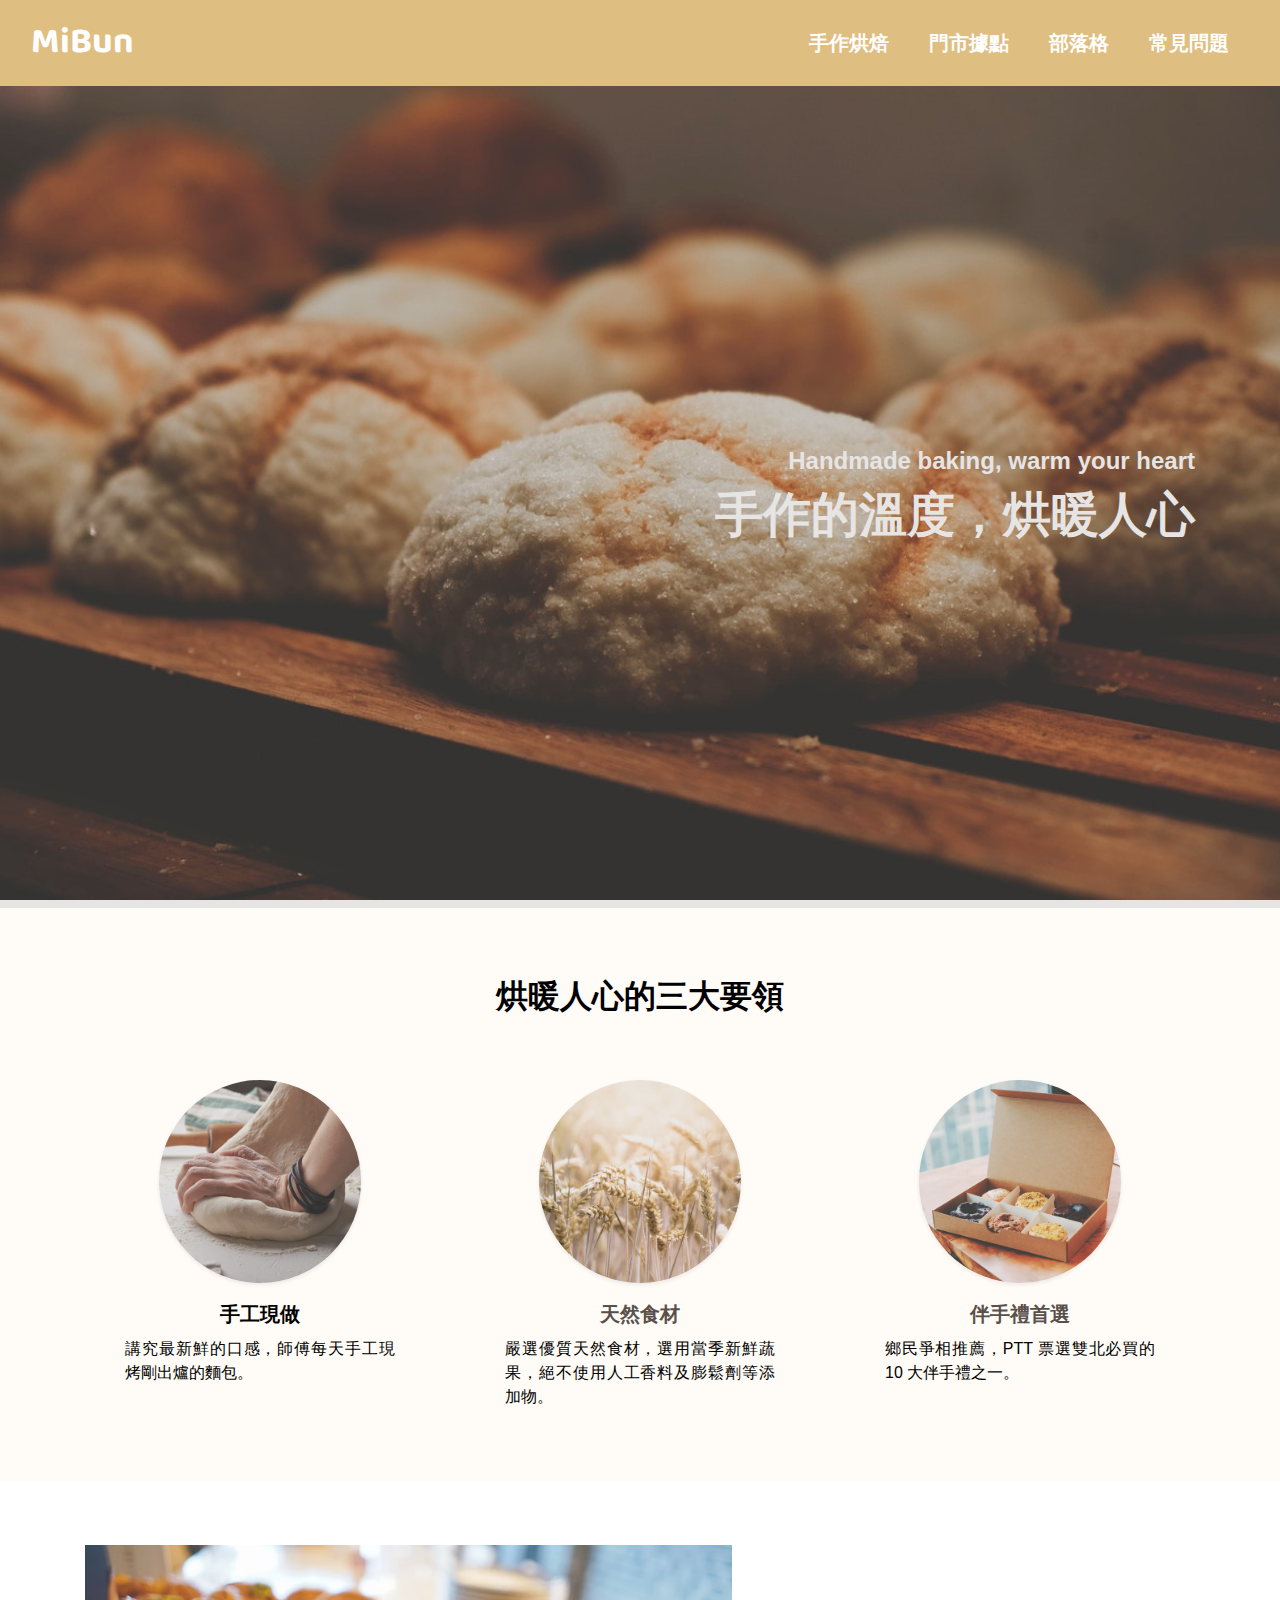
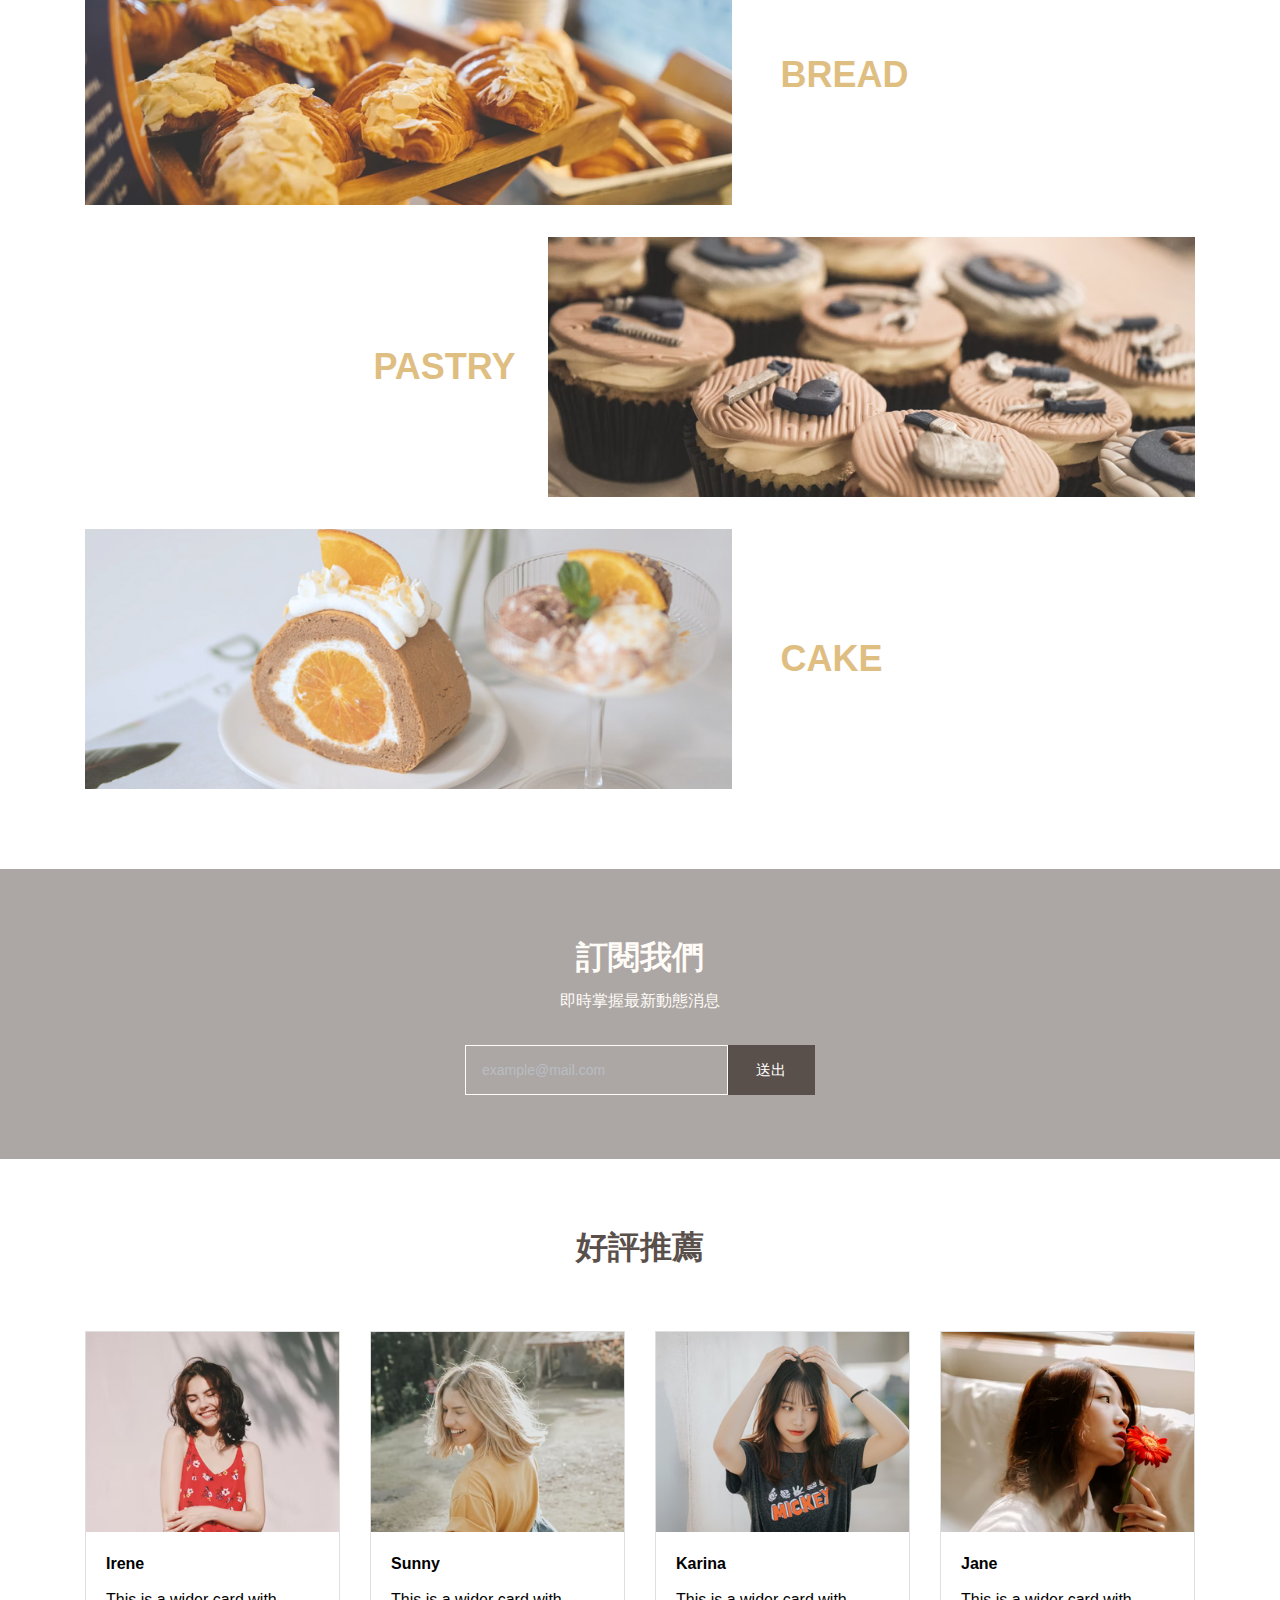
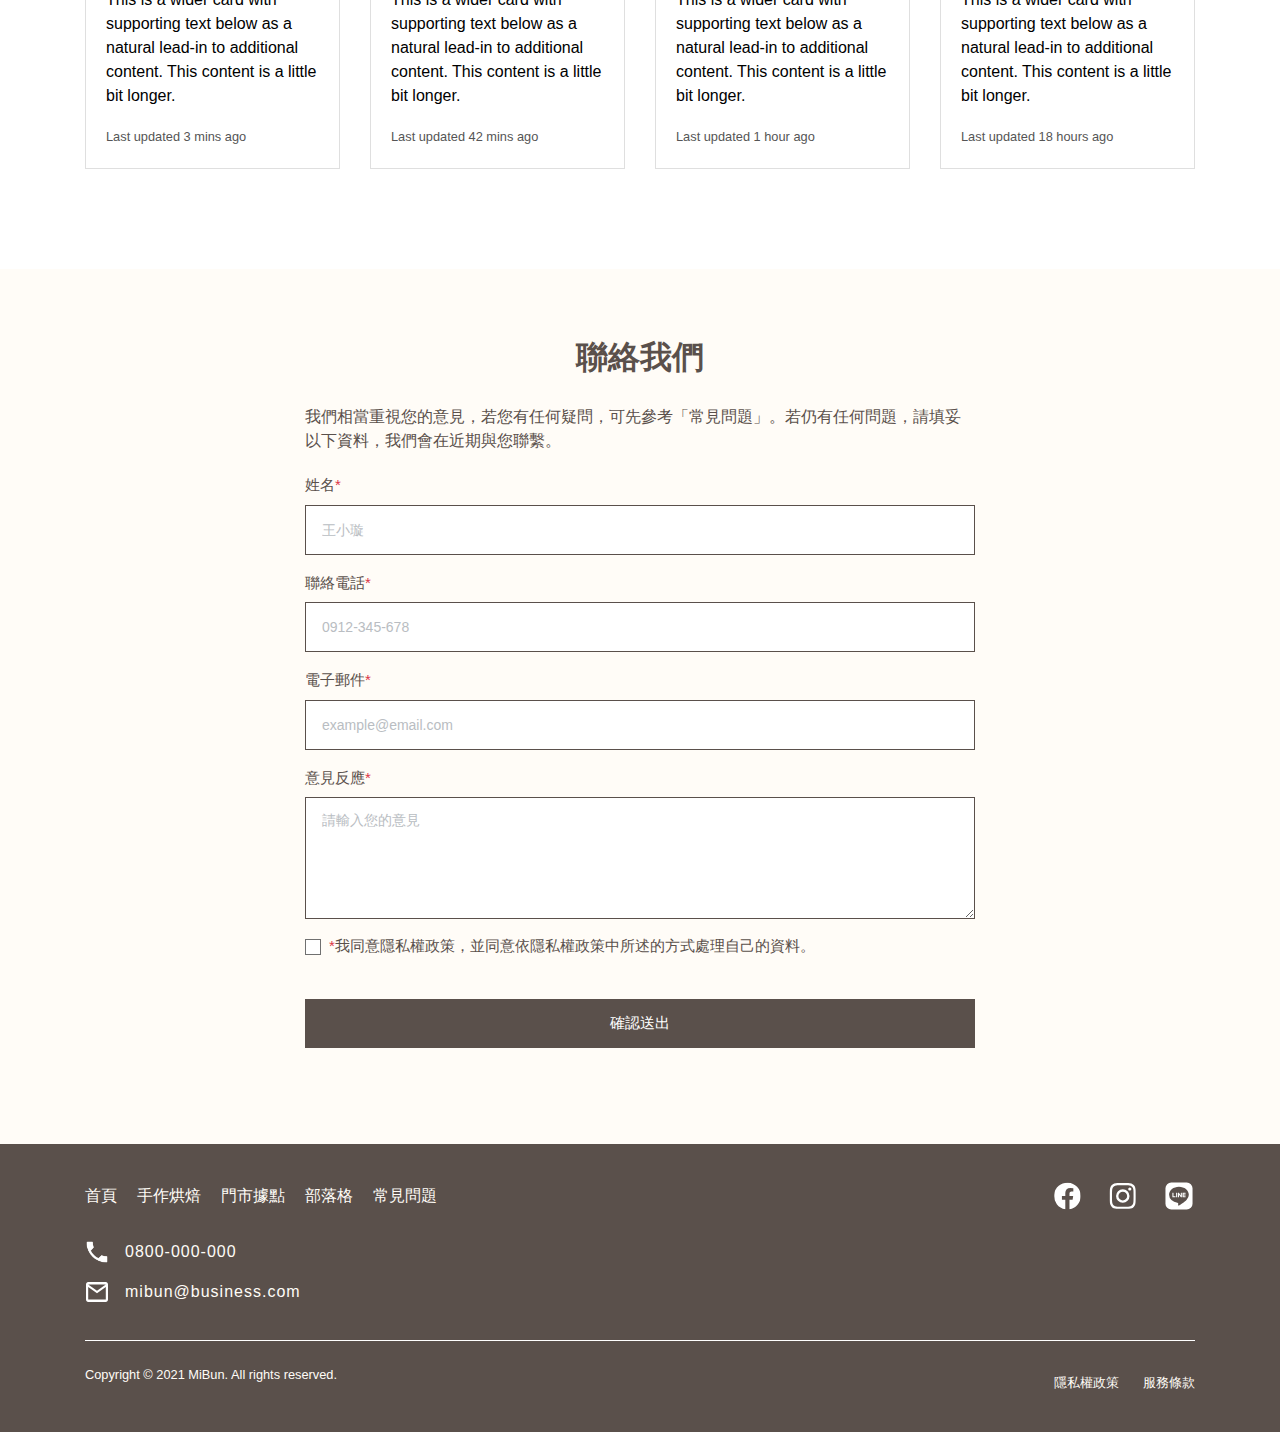
==== index.html @ 35b7e68a "first" ====
<!DOCTYPE html>
<html lang="en">

<head>
  <meta charset="UTF-8">
  <meta name="viewport" content="width=device-width, initial-scale=1.0">
  <title>MiBun · 手作烘焙坊</title>

  <meta name='description' content='Bakery from Taiwan.' />
  <meta property="og:title" content="MiBun" />
  <meta property="og:description" content="手作的溫度，烘暖人心">
  <meta property="og:type" content="website" />
  <meta property="og:url" content="https://qw753954.github.io/mibun-bakery/" />
  <meta property="og:image" content="https://i.imgur.com/Cp82y5I.png" />

  <link rel="shortcut icon" href="source/img/shortcut.png">
  <link rel="stylesheet" href="https://pro.fontawesome.com/releases/v5.10.0/css/all.css"
    integrity="sha384-AYmEC3Yw5cVb3ZcuHtOA93w35dYTsvhLPVnYs9eStHfGJvOvKxVfELGroGkvsg+p" crossorigin="anonymous" />
  <link rel="stylesheet" href="source/css/all.css">
</head>

<body>
  <nav class="navbar navbar-expand-md navbar-dark bg-primary">
    <div class="container-fluid">
      <!-- ham-icon -->
      <button class="navbar-toggler border-0 p-1 position-absolute" type="button" data-toggle="collapse"
        data-target="#navbarSupportedContent" aria-controls="navbarSupportedContent" aria-expanded="false"
        aria-label="Toggle navigation">
        <span class="navbar-toggler-icon"></span>
      </button>
      <!-- logo -->
      <h1 class="w-100 d-flex d-md-none justify-content-center">
        <a href="index.html" class="logo">MiBun</a>
      </h1>
      <h1 class="d-none d-md-block">
        <a href="index.html" class="logo">MiBun</a>
      </h1>
      <!-- menu -->
      <div class="collapse navbar-collapse justify-content-end">
        <ul class="h5 navbar-nav">
          <li class="nav-item">
            <a class="nav-link px-md-3 px-lg-4" href="category_bread.html">手作烘焙</a>
          </li>
          <li class="nav-item">
            <a class="nav-link px-md-3 px-lg-4" href="location.html">門市據點</a>
          </li>
          <li class="nav-item">
            <a class="nav-link px-md-3 px-lg-4" href="blog.html">部落格</a>
          </li>
          <li class="nav-item">
            <a class="nav-link px-md-3 px-lg-4" href="faq.html">常見問題</a>
          </li>
        </ul>
      </div>
    </div>
  </nav>
  <!-- hamburger-navBar -->
  <div class="collapse navbar-collapse d-md-none" id="navbarSupportedContent">
    <ul class="navbar-nav text-center bg-primary">
      <li class="nav-item border-top border-bottom">
        <a class="nav-link ham text-white py-4" href="category_bread.html">手作烘焙</a>
      </li>
      <li class="nav-item border-top border-bottom">
        <a class="nav-link ham text-white py-4" href="location.html">門市據點</a>
      </li>
      <li class="nav-item border-top border-bottom">
        <a class="nav-link ham text-white py-4" href="blog.html">部落格</a>
      </li>
      <li class="nav-item border-top">
        <a class="nav-link ham text-white py-4" href="faq.html">常見問題</a>
      </li>
    </ul>
  </div>


  <!------------ 客製化 Start ------------>

  <!-- Banner -->
  <div class="banner position-relative bg-cover bg-sm-fixed"
    style="background-image: url('source/img/banner/banner.png')">
    <div class="container-lg h-100 d-flex align-items-center justify-content-center justify-content-md-end">
      <h2 class="display-3 text-center text-md-right text-white">
        <span class="h4 d-block">Handmade baking, warm your heart</span>手作的溫度，烘暖人心
      </h2>
    </div>
  </div>

  <!-- 烘暖人心的三大要領 -->
  <div class="slogan bg-priLight text-center pt-6 pt-md-9 pb-md-3">
    <div class="container">
      <h3 class="title h2 -secondary mb-5 mb-md-8">
        烘暖人心的三大要領
      </h3>
      <ul class="row list-unstyled justify-content-around mb-0">
        <li class="col-md-4 mb-3 mb-md-7">
          <div class="w-75 mx-auto mb-3">
            <img src="source/img/index/handmade.png" class="img-fluid shadow-sm rounded-circle">
          </div>
          <h4 class="h5 -secondary mb-2">手工現做</h4>
          <p class="text-justify">講究最新鮮的口感，師傅每天手工現烤剛出爐的麵包。</p>
        </li>
        <li class="col-md-4 mb-3 mb-md-7">
          <div class="w-75 mx-auto mb-3">
            <img src="source/img/index/natural.png" class="img-fluid shadow-sm rounded-circle">
          </div>
          <h4 class="h5 text-secondary mb-2">天然食材</h4>
          <p class="text-justify">嚴選優質天然食材，選用當季新鮮蔬果，絕不使用人工香料及膨鬆劑等添加物。</p>
        </li>
        <li class="col-md-4 mb-3 mb-md-7">
          <div class="w-75 mx-auto mb-3">
            <img src="source/img/index/gift.png" class="img-fluid shadow-sm rounded-circle">
          </div>
          <h4 class="h5 text-secondary mb-2">伴手禮首選</h4>
          <p class="text-justify">鄉民爭相推薦，PTT 票選雙北必買的 10 大伴手禮之一。</p>
        </li>
      </ul>
    </div>
  </div>

  <!-- 種類 -->
  <ul class="bakeSort container list-unstyled py-6 py-md-9">
    <li class="row no-gutters position-relative mb-6">
      <div class="col-md-7">
        <img src="source/img/index/bakeSort-1.png" class="img-fluid" alt="麵包">
      </div>
      <div class="sort col-md-5">
        <a href="category_bread.html"
          class="text-primary d-flex align-items-center justify-content-center justify-content-md-start h-100 w-100 px-6">
          <h4 class="h1 ml-2">
            <i class="fas fa-bread-loaf mr-2"></i> BREAD
          </h4>
        </a>
      </div>
    </li>
    <li class="row no-gutters d-flex flex-lg-row-reverse position-relative mb-6">
      <div class="col-md-7">
        <img src="source/img/index/bakeSort-3.png" class="img-fluid" alt="小西點">
      </div>
      <div class="sort col-md-5">
        <a href="category_pastry.html"
          class="text-primary d-flex align-items-center justify-content-center justify-content-md-start justify-content-lg-end h-100 w-100 px-6">
          <h4 class="h1 ml-2">
            <i class="fas fa-pie mr-2"></i> PASTRY
          </h4>
        </a>
      </div>
    </li>
    <li class="row no-gutters position-relative">
      <div class="col-md-7">
        <img src="source/img/index/bakeSort-2.png" class="img-fluid" alt="蛋糕">
      </div>
      <div class="sort col-md-5">
        <a href="#"
          class="text-primary d-flex align-items-center justify-content-center justify-content-md-start h-100 w-100 px-6">
          <h4 class="h1 ml-2">
            <i class="fas fa-birthday-cake mr-2"></i> CAKE
          </h4>
        </a>
      </div>
    </li>
  </ul>

  <!-- 訂閱 -->
  <div class="subscribe bg-cover bg-sm-fixed position-relative py-7 py-md-9"
    style="background-image: url('source/img/index/bg.png');">
    <div class="container text-priLight text-center position-relative" style="z-index: 10;">
      <h3 class="title h2 mb-2">
        訂閱我們
      </h3>
      <p class="mb-6">即時掌握最新動態消息</p>
      <form class="d-flex mx-auto">
        <input type="email" class="w-75 border border-priLight bg-transparent form-control"
          placeholder="example@mail.com" required>
        <button type="submit" class="w-25 btn btn-secondary">送出</button>
      </form>
    </div>
  </div>

  <!-- 好評推薦 -->
  <div class="container py-6 pt-md-9 pb-md-8">
    <h3 class="title h2 text-secondary text-center mb-5 mb-md-8">
      好評推薦
    </h3>
    <ul class="card-deck list-unstyled">
      <li class="card mb-5">
        <img src="source/img/index/rec-1.png" class="card-img-top">
        <div class="card-body">
          <h5 class="card-title h6">Irene</h5>
          <p class="card-text">
            This is a wider card with supporting text below as a natural lead-in to additional
            content. This content is a little bit longer.
          </p>
          <p class="card-text"><small class="text-muted">Last updated 3 mins ago</small></p>
        </div>
      </li>
      <li class="w-100 d-sm-none"></li>
      <li class="card mb-5">
        <img src="source/img/index/rec-2.png" class="card-img-top">
        <div class="card-body">
          <h5 class="card-title h6">Sunny</h5>
          <p class="card-text">
            This is a wider card with supporting text below as a natural lead-in to additional
            content. This content is a little bit longer.
          </p>
          <p class="card-text"><small class="text-muted">Last updated 42 mins ago</small></p>
        </div>
      </li>
      <li class="w-100 d-lg-none"></li>
      <li class="card mb-5">
        <img src="source/img/index/rec-3.png" class="card-img-top">
        <div class="card-body">
          <h5 class="card-title h6">Karina</h5>
          <p class="card-text">
            This is a wider card with supporting text below as a natural lead-in to additional
            content. This content is a little bit longer.
          </p>
          <p class="card-text"><small class="text-muted">Last updated 1 hour ago</small></p>
        </div>
      </li>
      <li class="w-100 d-sm-none"></li>
      <li class="card mb-5">
        <img src="source/img/index/rec-4.png" class="card-img-top">
        <div class="card-body">
          <h5 class="card-title h6">Jane</h5>
          <p class="card-text">
            This is a wider card with supporting text below as a natural lead-in to additional
            content. This content is a little bit longer.
          </p>
          <p class="card-text"><small class="text-muted">Last updated 18 hours ago</small></p>
        </div>
      </li>
    </ul>
  </div>

  <!-- 聯絡我們 -->
  <div class="bg-priLight py-6 pt-md-9 pb-md-10">
    <div class="contact text-secondary container">
      <h3 class="title h2 text-center mb-5">聯絡我們</h3>
      <p class="mb-4">
        我們相當重視您的意見，若您有任何疑問，可先參考「常見問題」。若仍有任何問題，請填妥以下資料，我們會在近期與您聯繫。
      </p>
      <form>
        <div class="form-group">
          <label for="name">姓名<span class="text-danger">*</span></label>
          <input type="name" class="form-control" id="name" placeholder="王小璇" required>
        </div>
        <div class="form-group">
          <label for="phone">聯絡電話<span class="text-danger">*</span></label>
          <input type="tel" class="form-control" id="phone" placeholder="0912-345-678" required>
        </div>
        <div class="form-group">
          <label for="email">電子郵件<span class="text-danger">*</span></label>
          <input type="email" class="form-control" id="email" placeholder="example@email.com" required>
        </div>
        <div class="form-group">
          <label for="text">意見反應<span class="text-danger">*</span></label>
          <textarea class="form-control" id="text" rows="4" placeholder="請輸入您的意見" required></textarea>
        </div>
        <div class="form-group custom-control custom-checkbox mb-7">
          <input type="checkbox" class="custom-control-input" id="check" required>
          <label class="custom-control-label" for="check">
            <span class="text-danger">*</span>我同意隱私權政策，並同意依隱私權政策中所述的方式處理自己的資料。
          </label>
        </div>
        <div class="form-group text-center">
          <button type="submit" class="btn btn-secondary w-100">確認送出</button>
        </div>
      </form>
    </div>
  </div>

  <!------------ 客製化 End ------------>


  <!-- Footer -->
  <div class="bg-secondary text-priLight py-6">
    <div class="container-lg">
      <div
        class="border-bottom d-flex flex-column flex-xs-row-reverse flex-md-column justify-content-between pb-4 mb-5">
        <!-- 選單 + sns -->
        <div class="d-flex justify-content-between align-items-md-center mb-5">
          <ul class="list-unstyled d-none d-md-flex mb-0">
            <li class="mr-4">
              <a class="text-priLight py-2" href="index.html">首頁</a>
            </li>
            <li class="mr-4">
              <a class="text-priLight py-2" href="category_bread.html">手作烘焙</a>
            </li>
            <li class="mr-4">
              <a class="text-priLight py-2" href="location.html">門市據點</a>
            </li>
            <li class="mr-4">
              <a class="text-priLight py-2" href="blog.html">部落格</a>
            </li>
            <li>
              <a class="text-priLight py-2" href="faq.html">常見問題</a>
            </li>
          </ul>
          <ul class="list-unstyled d-flex mb-0">
            <li class="mr-3 mr-md-5">
              <a href="#" target="_blank"><img src="source/img/icon/icon-fb.svg" class="foSocial"></a>
            </li>
            <li class="mr-3 mr-md-5">
              <a href="#" target="_blank"><img src="source/img/icon/icon-ig.svg" class="foSocial"></a>
            </li>
            <li>
              <a href="#" target="_blank"><img src="source/img/icon/icon-line.svg" class="foSocial"></a>
            </li>
          </ul>
        </div>
        <!-- 電話 + 信箱 -->
        <ul class="foContact list-unstyled d-flex flex-column">
          <li class="d-flex align-items-center mb-3">
            <img src="source/img/icon/icon-phone.png" class="mr-3">
            <a href="tel:+0800-000-000" class="text-priLight">0800-000-000</a>
          </li>
          <li class="d-flex align-items-center">
            <img src="source/img/icon/icon-mail.svg" class="mr-3">
            <a href="mailto:mibun@business.com" class="text-priLight">mibun@business.com</a>
          </li>
        </ul>
      </div>
      <!-- 版權 -->
      <div
        class="small d-flex flex-column flex-md-row justify-content-md-between align-items-md-center position-relative">
        <p>Copyright © 2021 MiBun. All rights reserved.</p>
        <ul class="list-unstyled d-flex flex-column flex-md-row mb-0">
          <li class="mb-1 mb-md-0 mr-2 mr-md-5">
            <a href="#" class="text-priLight">隱私權政策</a>
          </li>
          <li>
            <a href="#" class="text-priLight">服務條款</a>
          </li>
        </ul>
      </div>
    </div>
  </div>




  <!-- BS4 -->
  <script src=" https://ajax.googleapis.com/ajax/libs/jquery/3.5.1/jquery.min.js"></script>
  <script src="https://stackpath.bootstrapcdn.com/bootstrap/4.2.1/js/bootstrap.min.js"
    integrity="sha384-B0UglyR+jN6CkvvICOB2joaf5I4l3gm9GU6Hc1og6Ls7i6U/mkkaduKaBhlAXv9k"
    crossorigin="anonymous"></script>
</body>

</html>
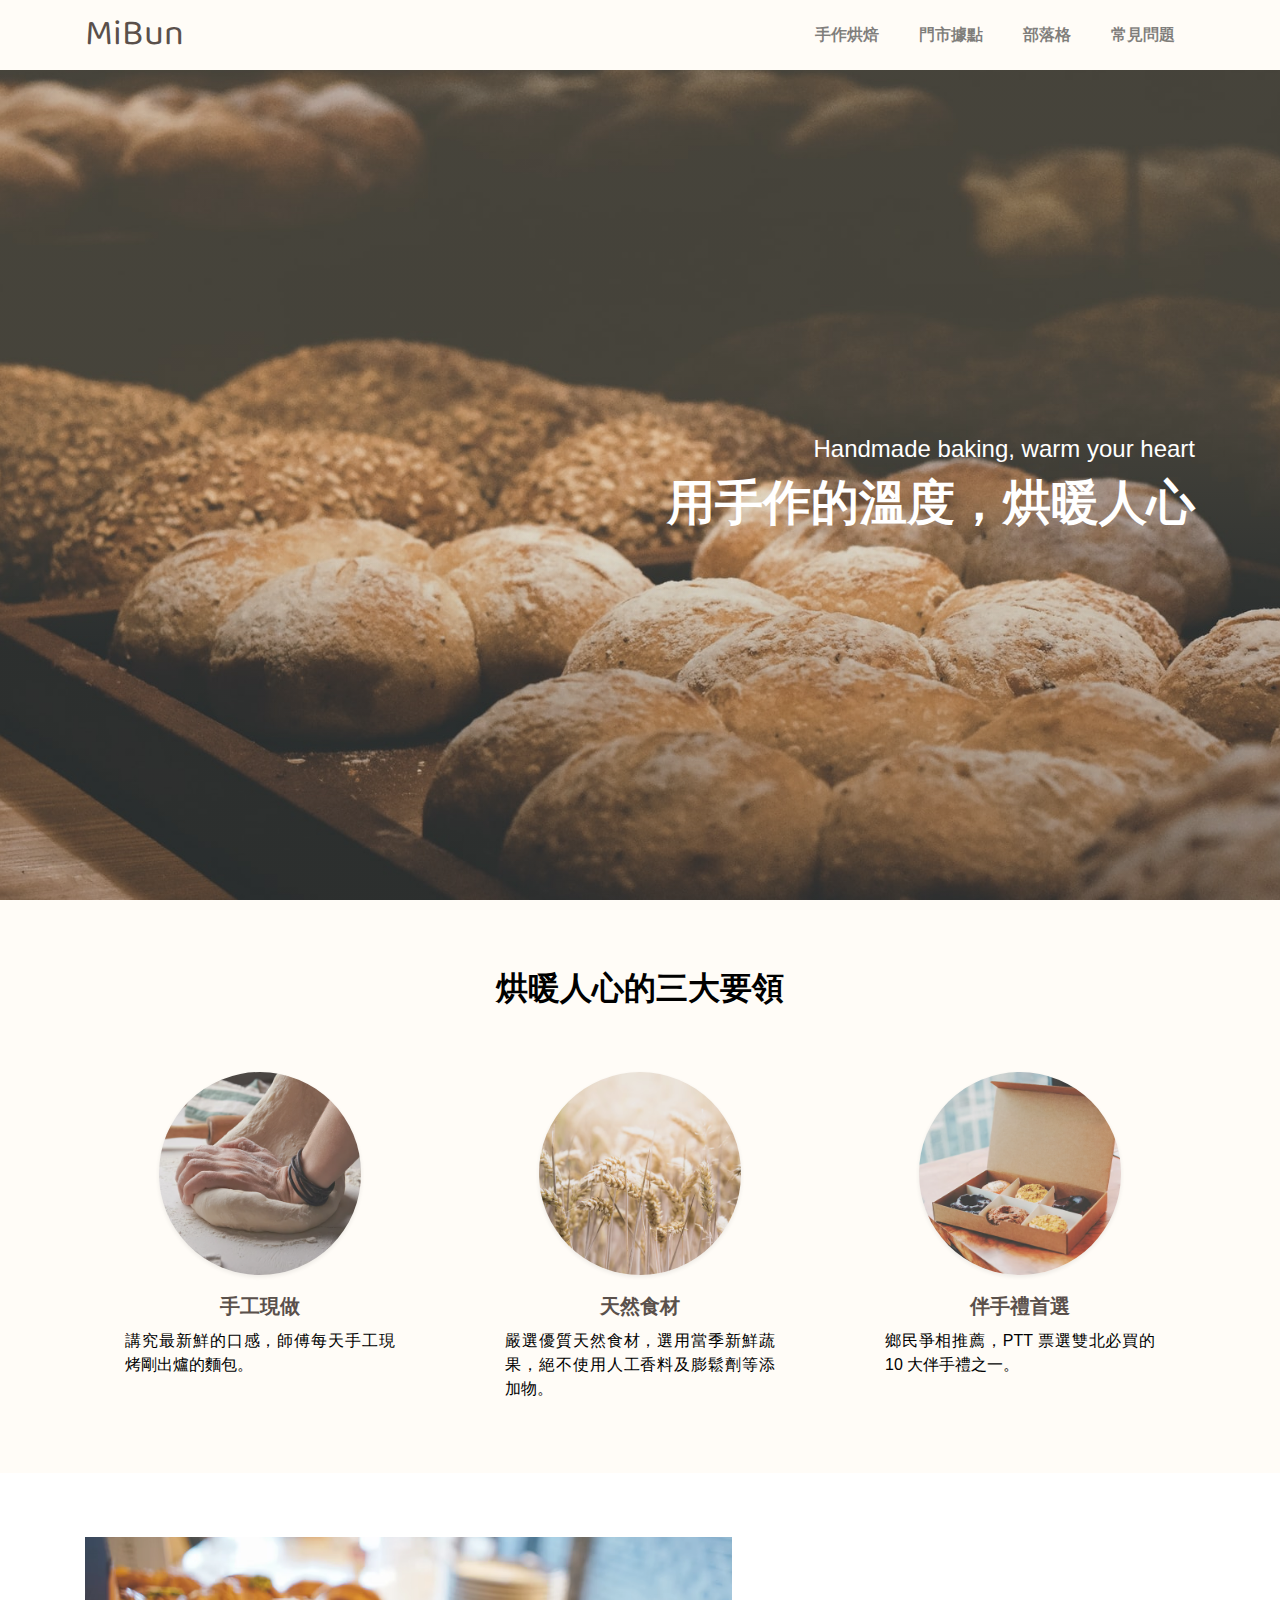
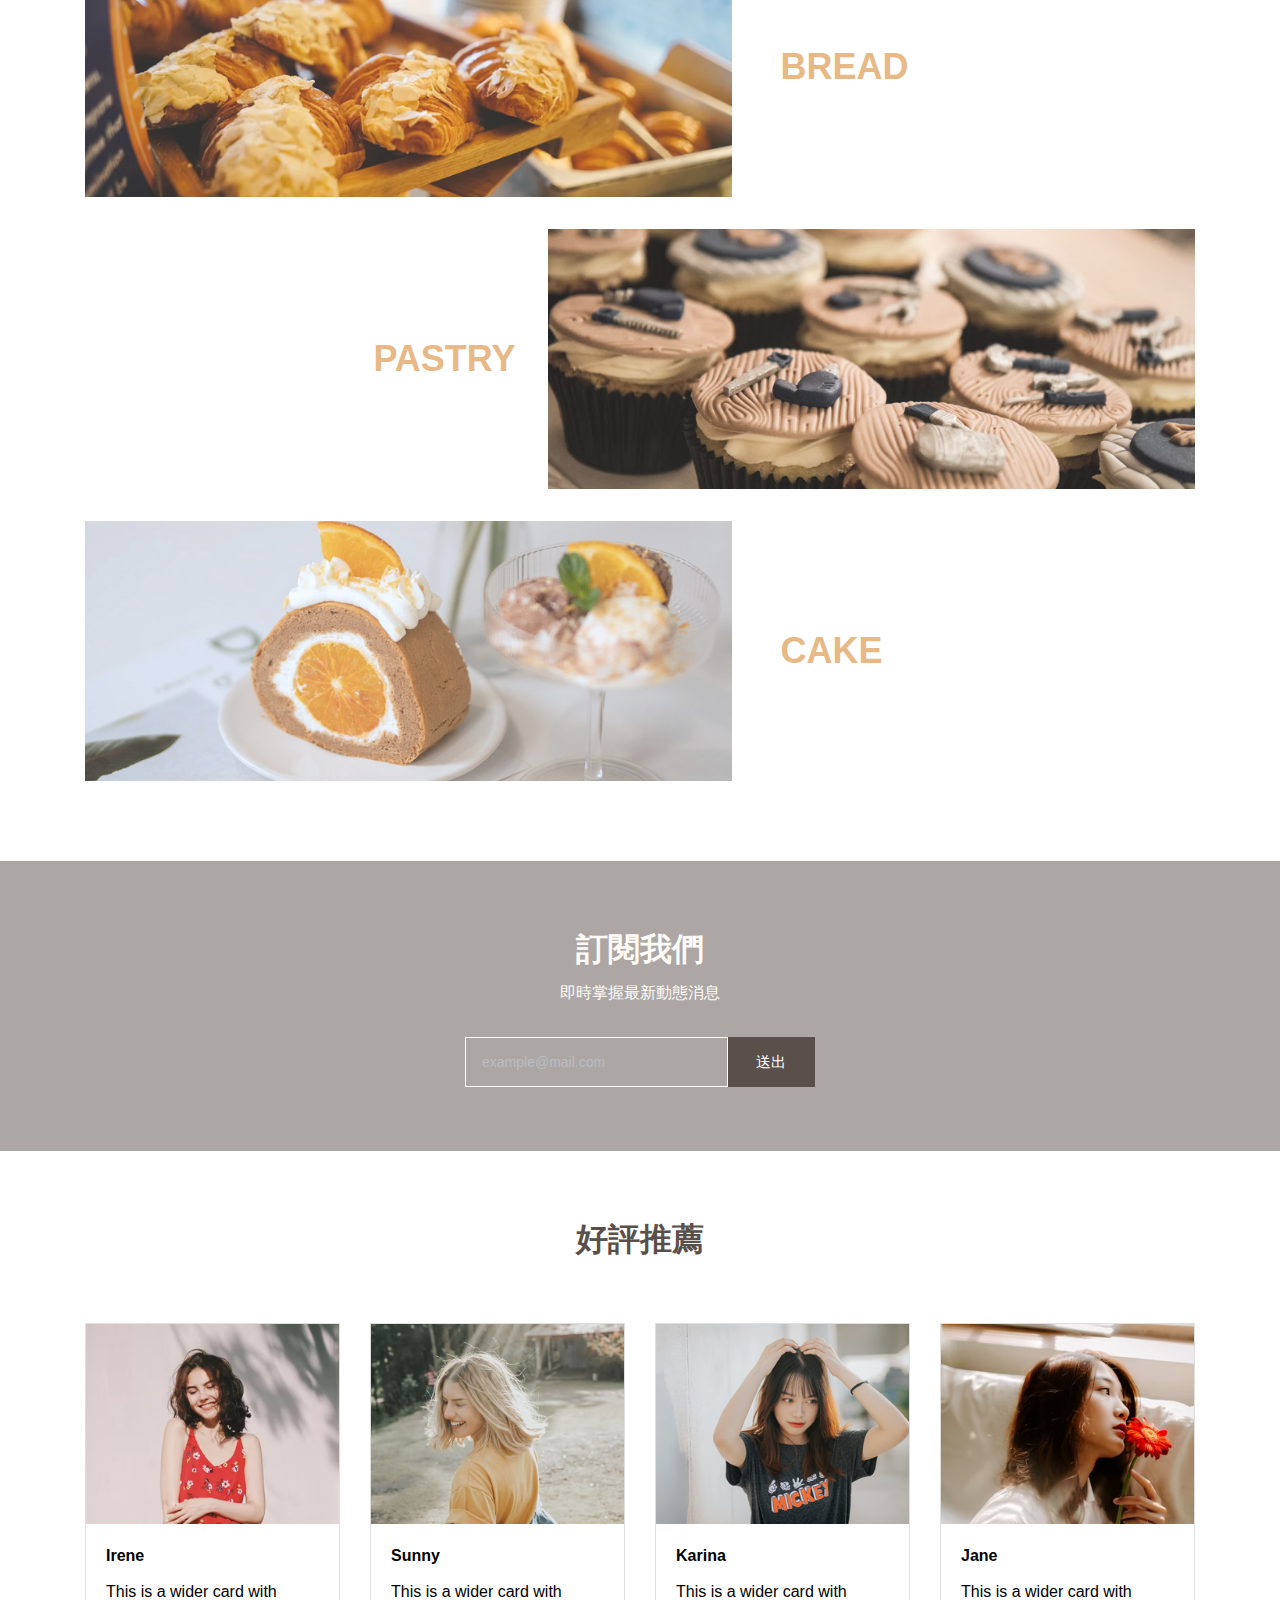
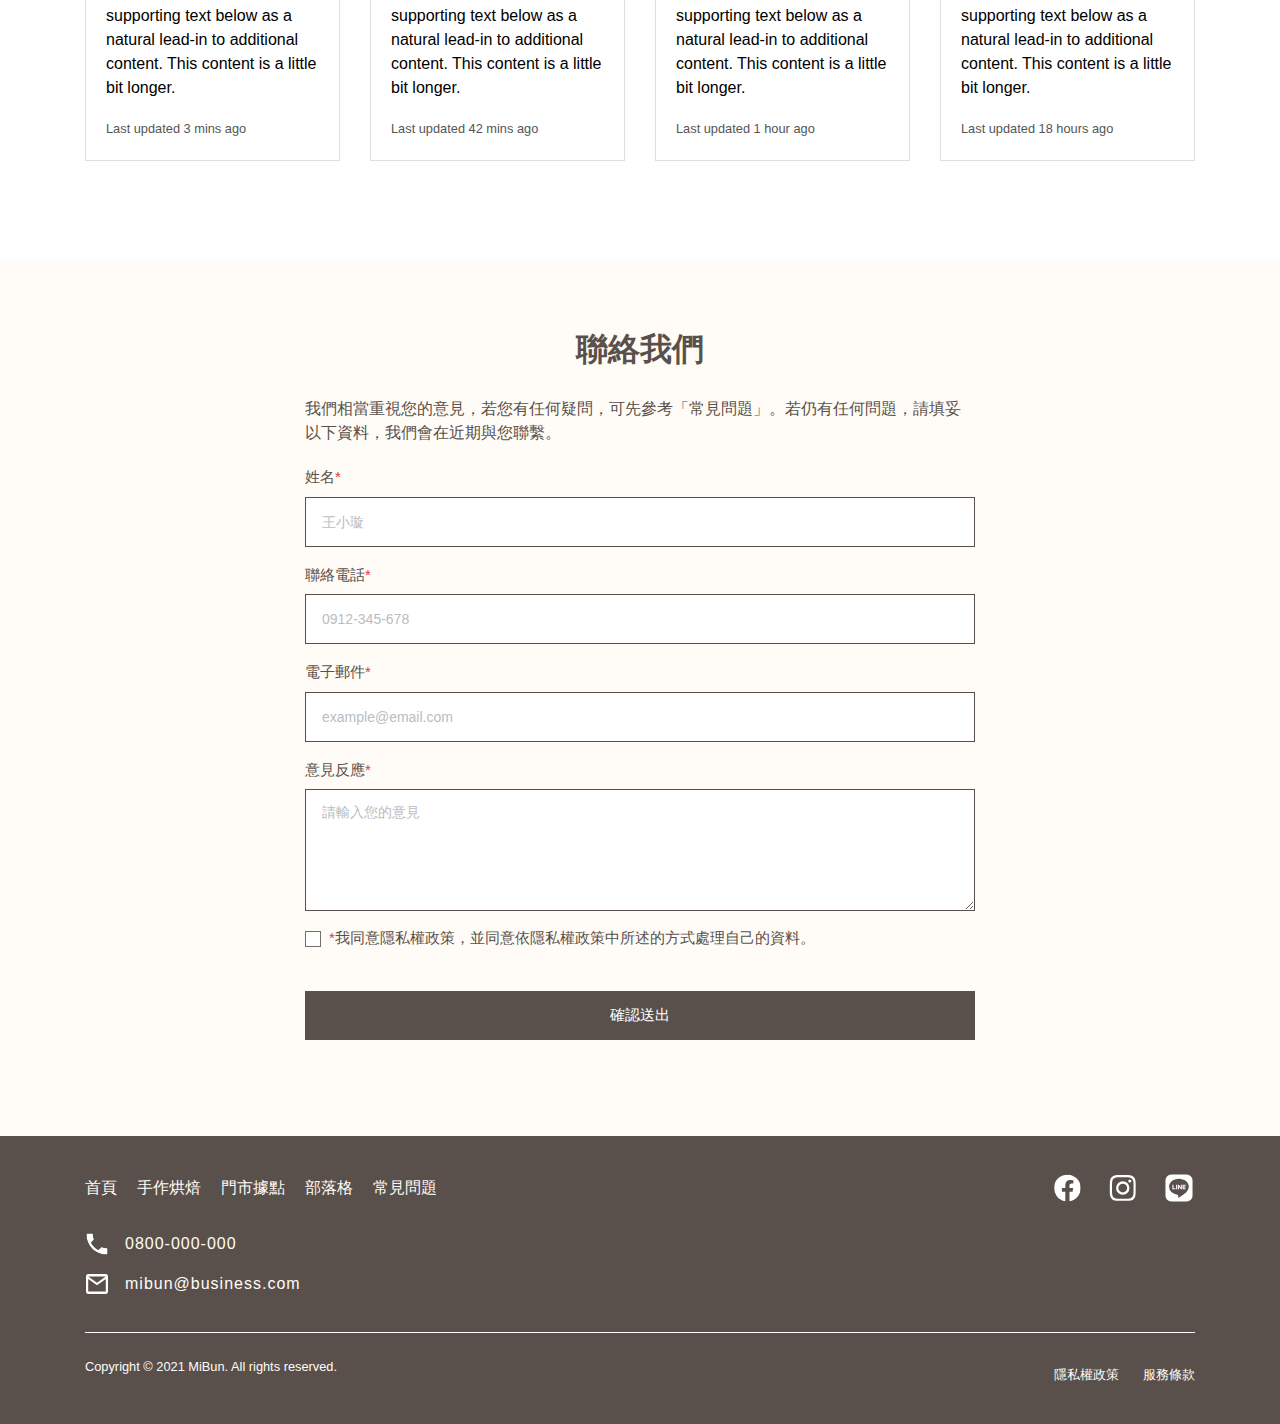
==== commit 02ea73e2: "modify" ====
--- a/index.html
+++ b/index.html
@@ -20,8 +20,8 @@
 </head>
 
 <body>
-  <nav class="navbar navbar-expand-md navbar-dark bg-primary">
-    <div class="container-fluid">
+  <nav class="navbar navbar-expand-md navbar-light bg-priLight">
+    <div class="container">
       <!-- ham-icon -->
       <button class="navbar-toggler border-0 p-1 position-absolute" type="button" data-toggle="collapse"
         data-target="#navbarSupportedContent" aria-controls="navbarSupportedContent" aria-expanded="false"
@@ -30,25 +30,25 @@
       </button>
       <!-- logo -->
       <h1 class="w-100 d-flex d-md-none justify-content-center">
-        <a href="index.html" class="logo">MiBun</a>
+        <a href="index.html" class="logo text-secondary">MiBun</a>
       </h1>
       <h1 class="d-none d-md-block">
-        <a href="index.html" class="logo">MiBun</a>
+        <a href="index.html" class="logo text-secondary">MiBun</a>
       </h1>
       <!-- menu -->
       <div class="collapse navbar-collapse justify-content-end">
-        <ul class="h5 navbar-nav">
+        <ul class="navbar-nav">
           <li class="nav-item">
-            <a class="nav-link px-md-3 px-lg-4" href="category_bread.html">手作烘焙</a>
+            <a class="nav-link font-weight-bold px-md-3 px-lg-4" href="category_bread.html">手作烘焙</a>
           </li>
           <li class="nav-item">
-            <a class="nav-link px-md-3 px-lg-4" href="location.html">門市據點</a>
+            <a class="nav-link font-weight-bold px-md-3 px-lg-4" href="location.html">門市據點</a>
           </li>
           <li class="nav-item">
-            <a class="nav-link px-md-3 px-lg-4" href="blog.html">部落格</a>
+            <a class="nav-link font-weight-bold px-md-3 px-lg-4" href="blog.html">部落格</a>
           </li>
           <li class="nav-item">
-            <a class="nav-link px-md-3 px-lg-4" href="faq.html">常見問題</a>
+            <a class="nav-link font-weight-bold px-md-3 px-lg-4" href="faq.html">常見問題</a>
           </li>
         </ul>
       </div>
@@ -77,10 +77,10 @@
 
   <!-- Banner -->
   <div class="banner position-relative bg-cover bg-sm-fixed"
-    style="background-image: url('source/img/banner/banner.png')">
+    style="background-image: url('source/img/banner/banner.jpeg')">
     <div class="container-lg h-100 d-flex align-items-center justify-content-center justify-content-md-end">
-      <h2 class="display-3 text-center text-md-right text-white">
-        <span class="h4 d-block">Handmade baking, warm your heart</span>手作的溫度，烘暖人心
+      <h2 class="display-3 text-center text-md-right text-white" style="z-index: 1;">
+        <span class="h4 font-weight-normal d-block">Handmade baking, warm your heart</span>用手作的溫度，烘暖人心
       </h2>
     </div>
   </div>
@@ -96,7 +96,7 @@
           <div class="w-75 mx-auto mb-3">
             <img src="source/img/index/handmade.png" class="img-fluid shadow-sm rounded-circle">
           </div>
-          <h4 class="h5 -secondary mb-2">手工現做</h4>
+          <h4 class="h5 text-secondary mb-2">手工現做</h4>
           <p class="text-justify">講究最新鮮的口感，師傅每天手工現烤剛出爐的麵包。</p>
         </li>
         <li class="col-md-4 mb-3 mb-md-7">
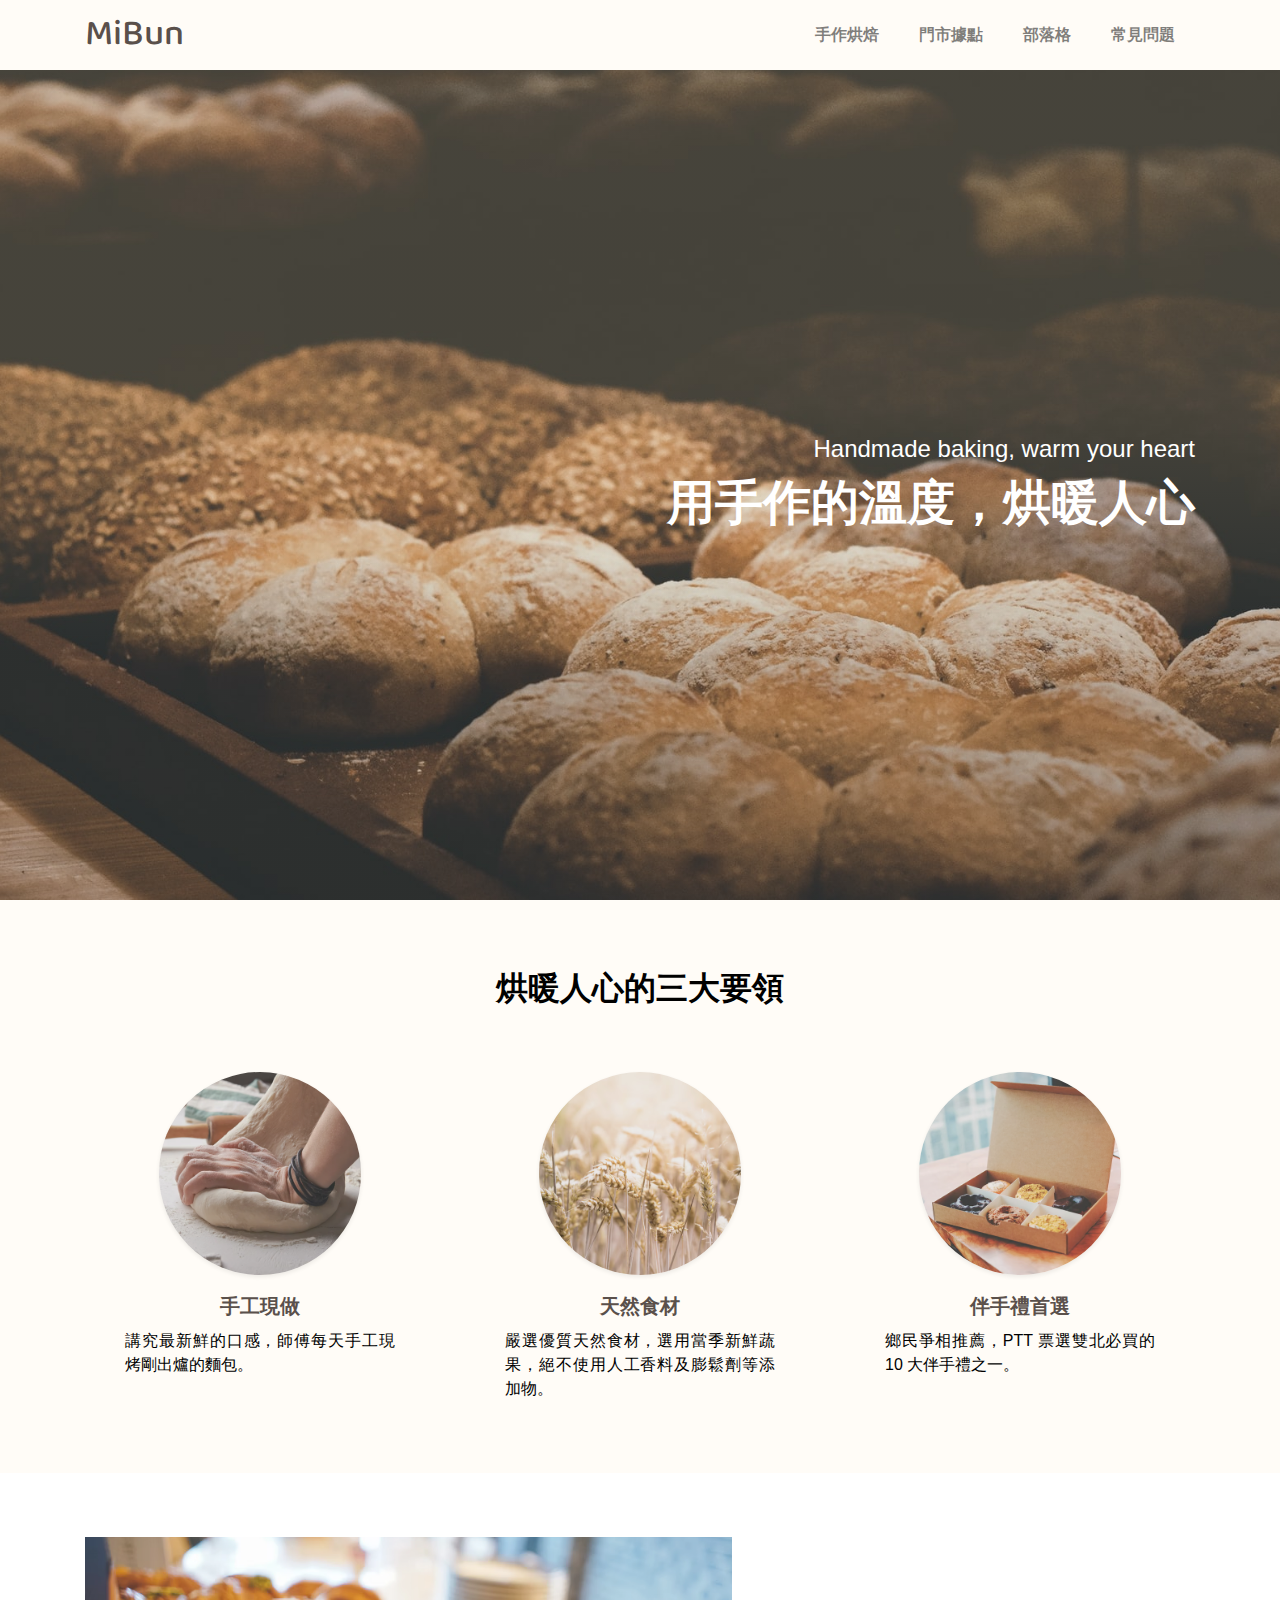
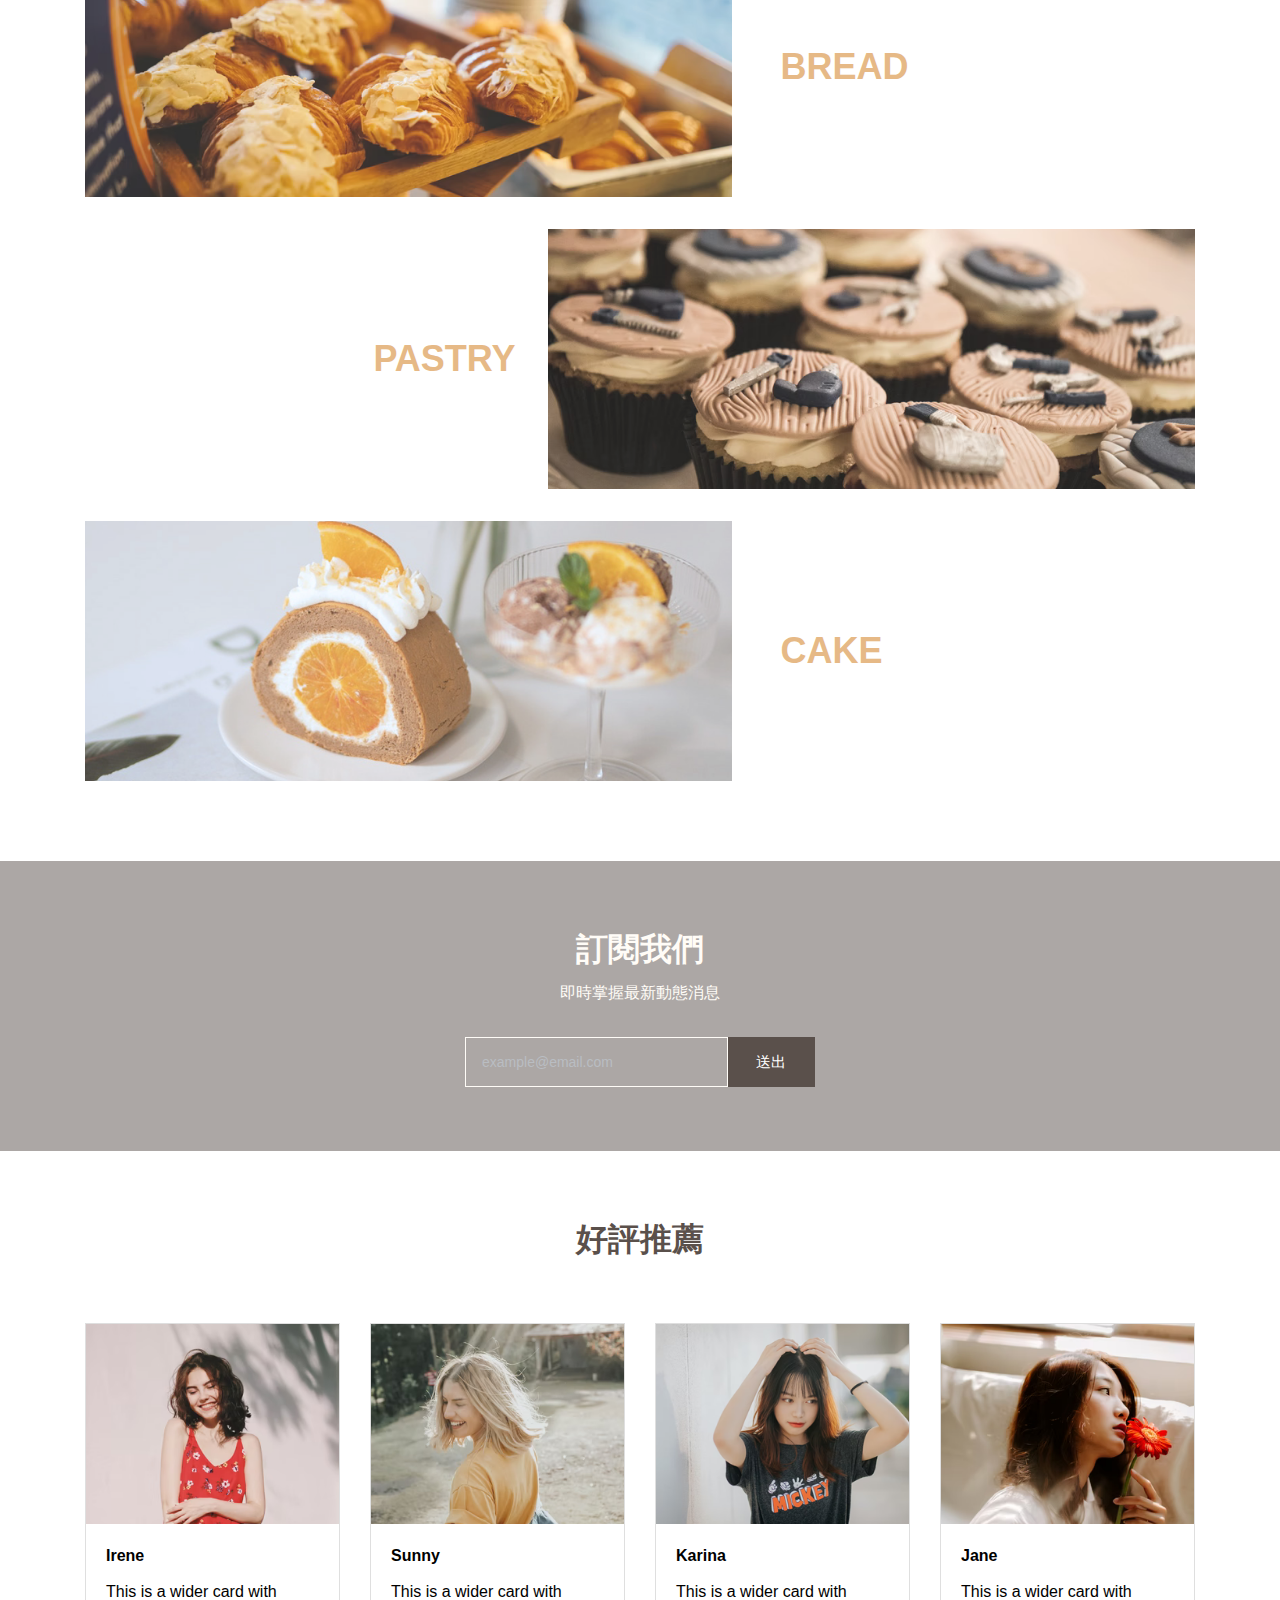
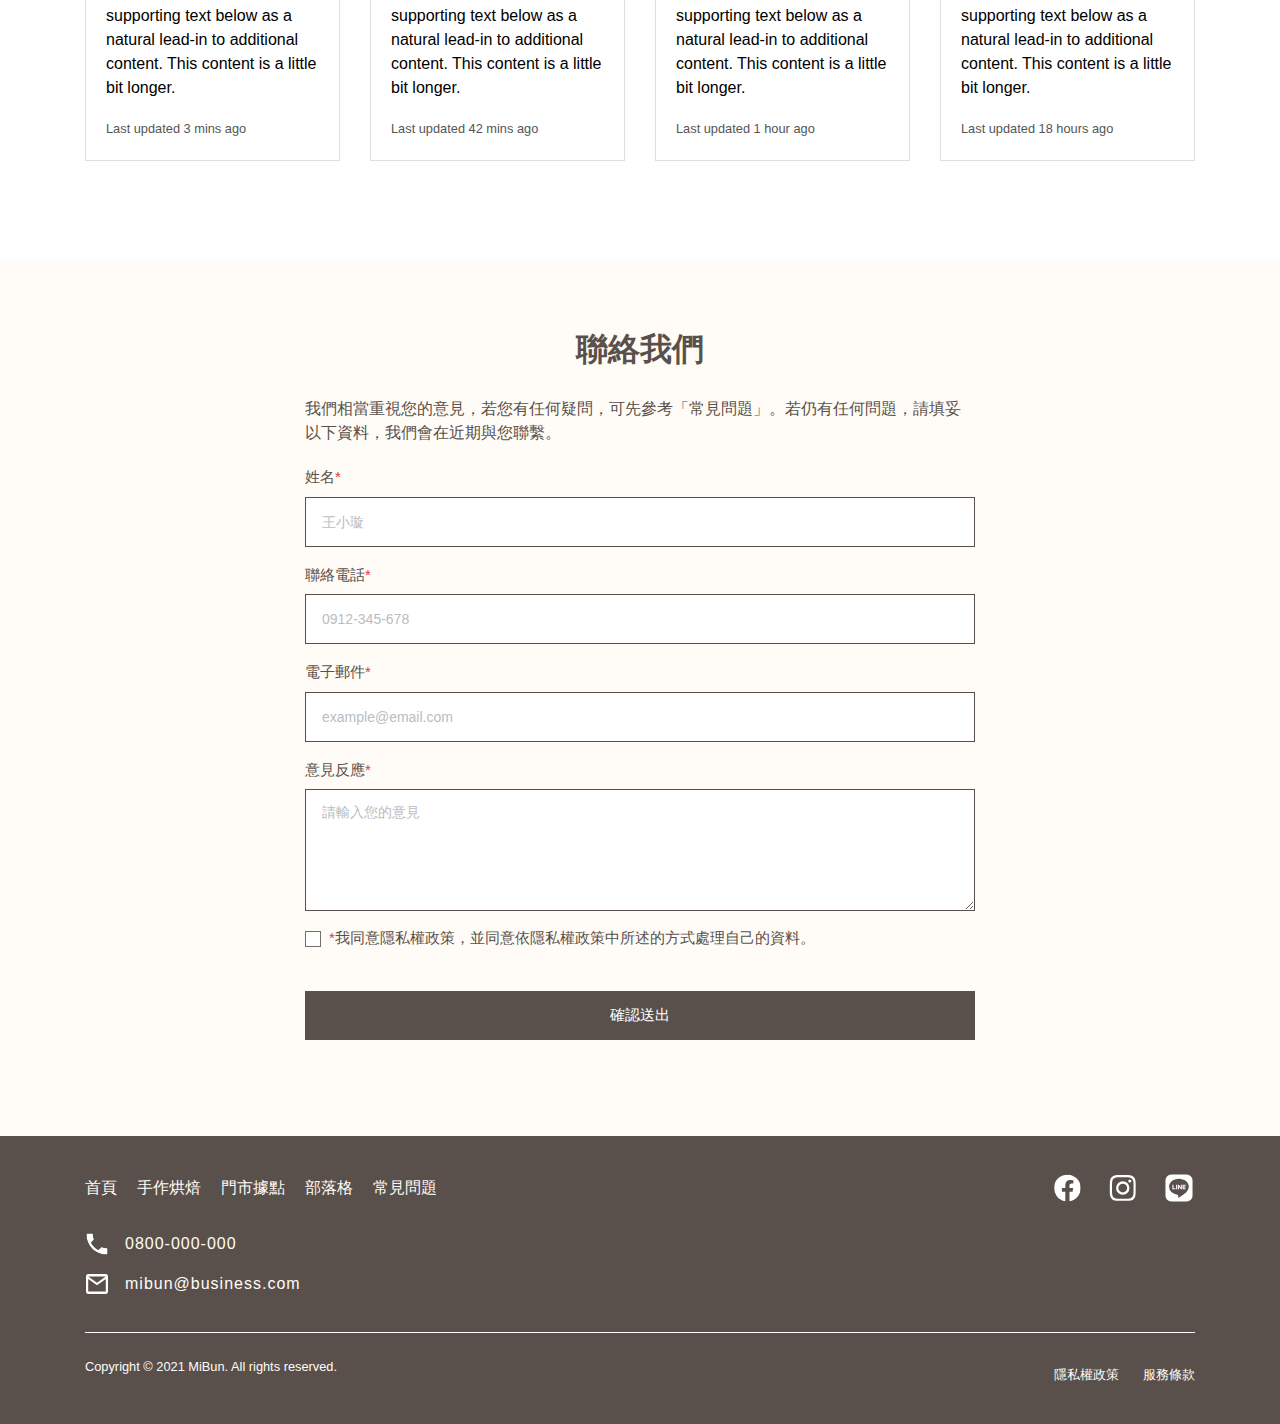
==== commit eb8a0469: "modify" ====
--- a/index.html
+++ b/index.html
@@ -170,7 +170,7 @@
       <p class="mb-6">即時掌握最新動態消息</p>
       <form class="d-flex mx-auto">
         <input type="email" class="w-75 border border-priLight bg-transparent form-control"
-          placeholder="example@mail.com" required>
+          placeholder="example@email.com" required>
         <button type="submit" class="w-25 btn btn-secondary">送出</button>
       </form>
     </div>
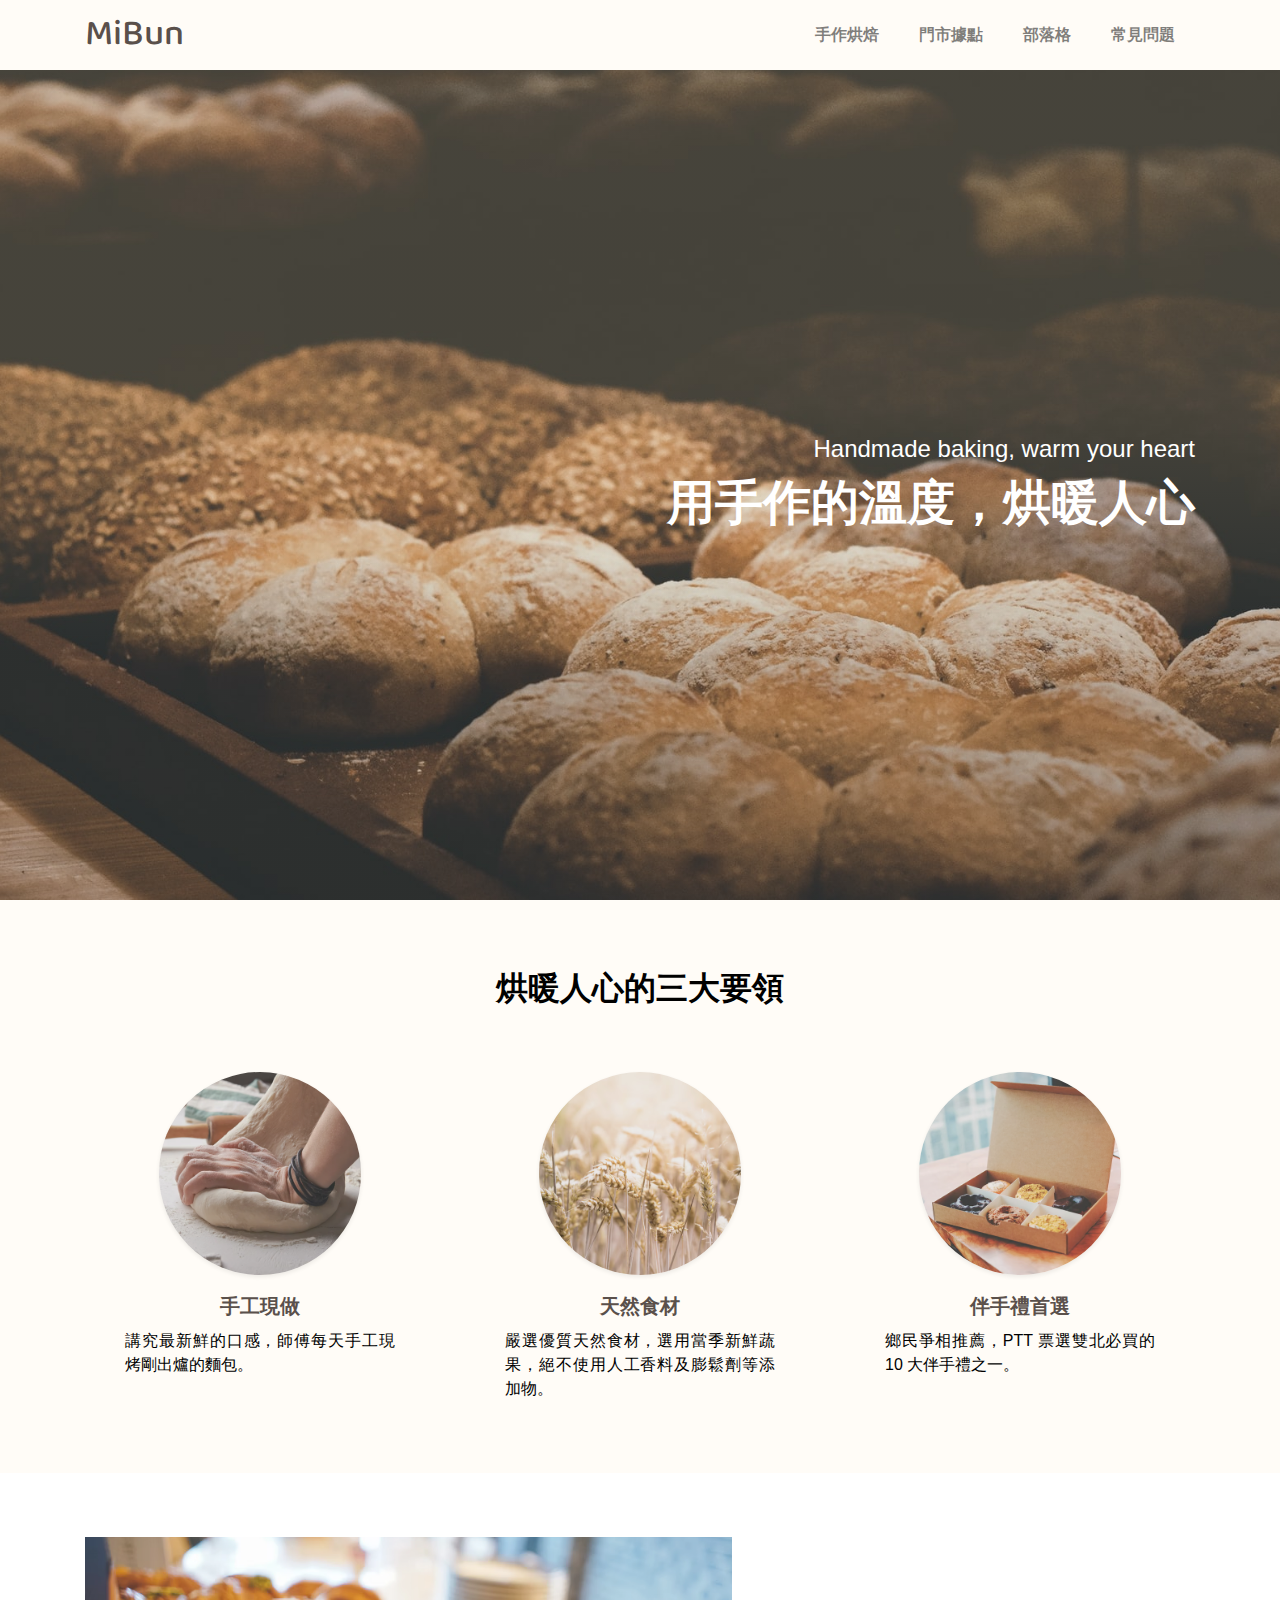
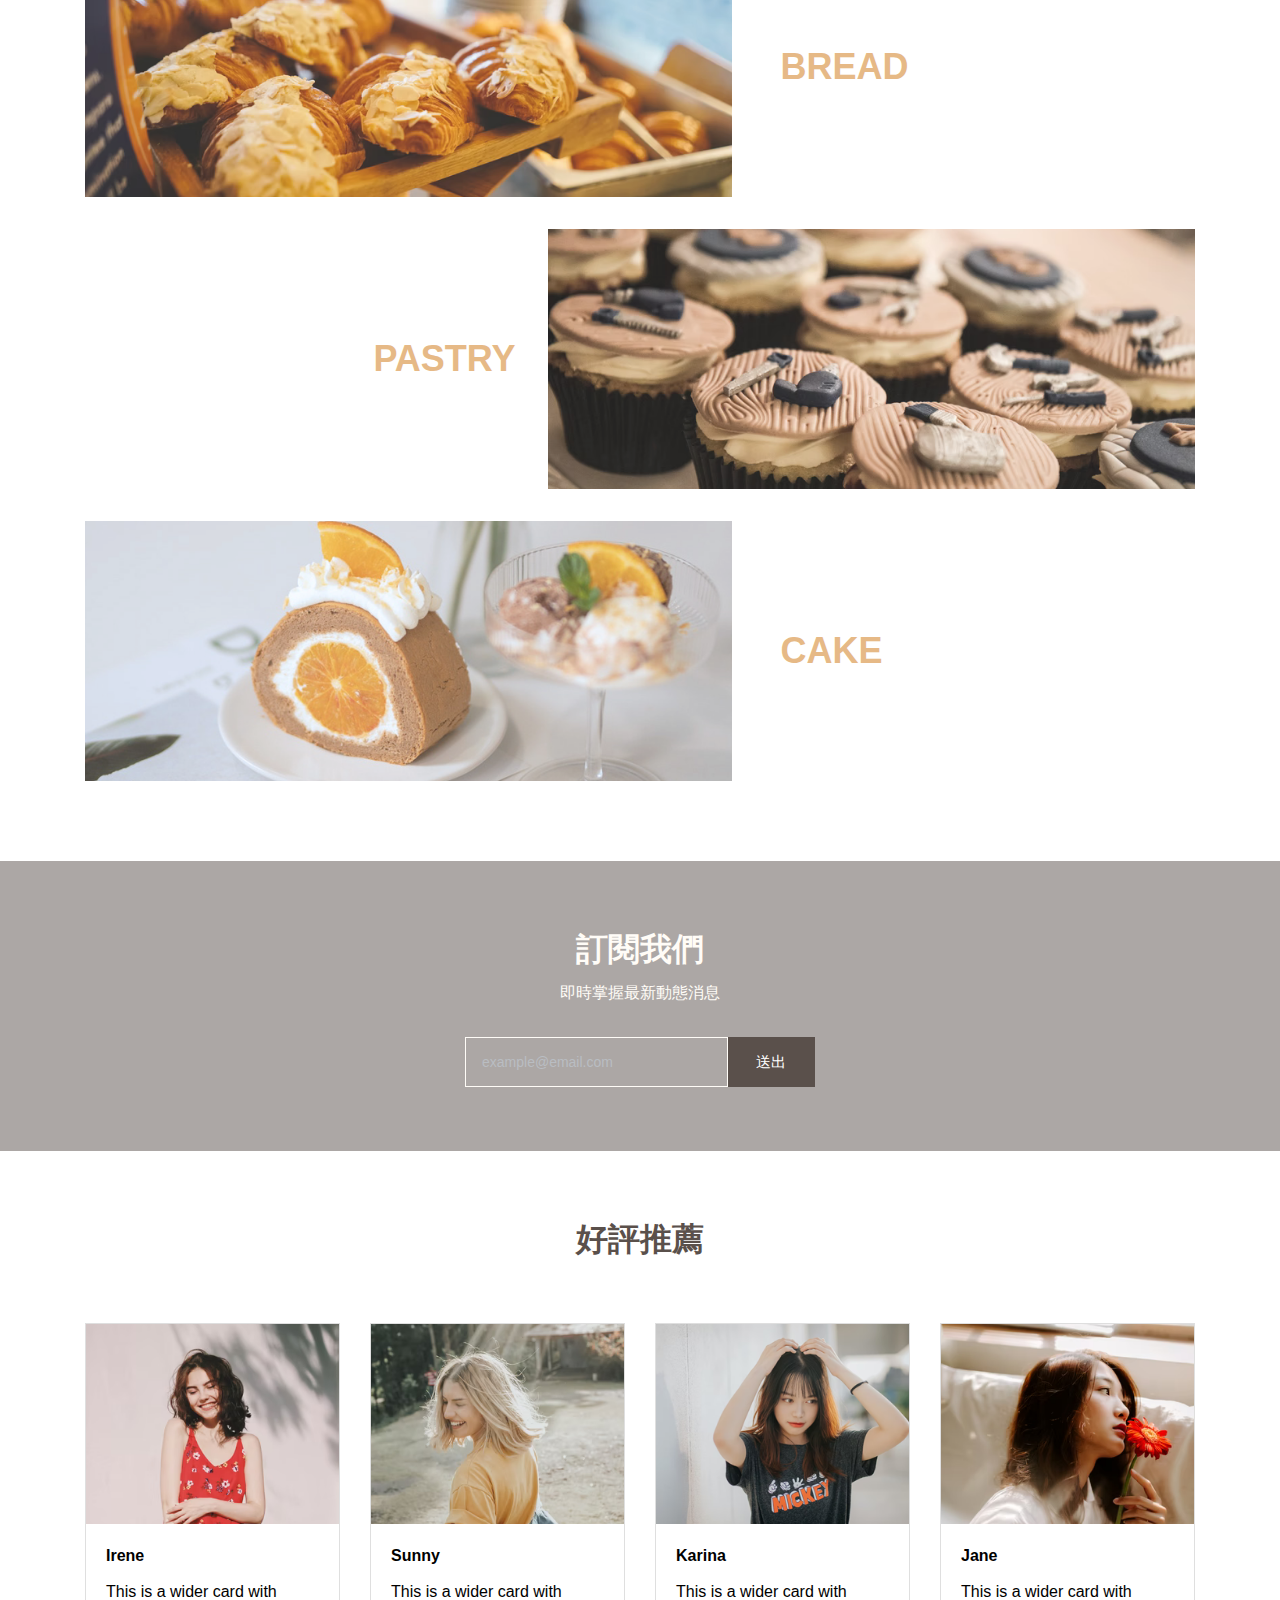
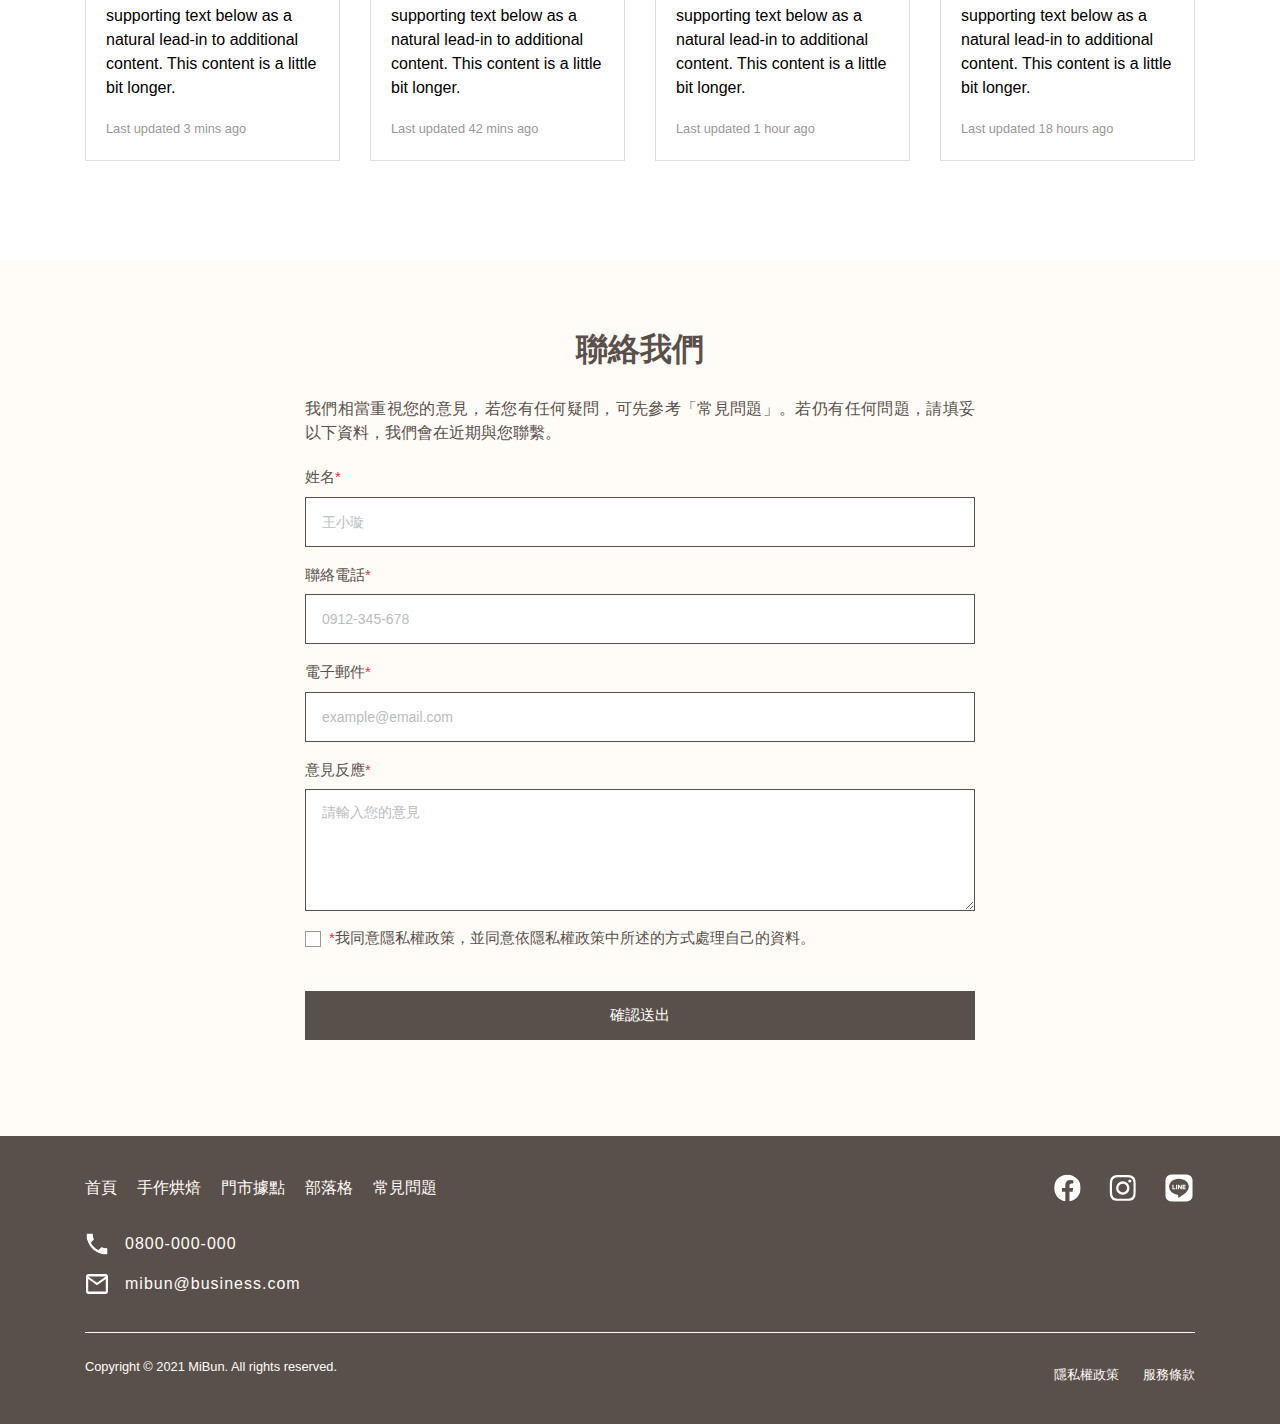
==== commit 76b822a5: "modify" ====
--- a/index.html
+++ b/index.html
@@ -190,7 +190,7 @@
             This is a wider card with supporting text below as a natural lead-in to additional
             content. This content is a little bit longer.
           </p>
-          <p class="card-text"><small class="text-muted">Last updated 3 mins ago</small></p>
+          <small class="card-text text-light">Last updated 3 mins ago</small>
         </div>
       </li>
       <li class="w-100 d-sm-none"></li>
@@ -202,7 +202,7 @@
             This is a wider card with supporting text below as a natural lead-in to additional
             content. This content is a little bit longer.
           </p>
-          <p class="card-text"><small class="text-muted">Last updated 42 mins ago</small></p>
+          <small class="card-text text-light">Last updated 42 mins ago</small>
         </div>
       </li>
       <li class="w-100 d-lg-none"></li>
@@ -214,7 +214,7 @@
             This is a wider card with supporting text below as a natural lead-in to additional
             content. This content is a little bit longer.
           </p>
-          <p class="card-text"><small class="text-muted">Last updated 1 hour ago</small></p>
+          <small class="card-text text-light">Last updated 1 hour ago</small>
         </div>
       </li>
       <li class="w-100 d-sm-none"></li>
@@ -226,7 +226,7 @@
             This is a wider card with supporting text below as a natural lead-in to additional
             content. This content is a little bit longer.
           </p>
-          <p class="card-text"><small class="text-muted">Last updated 18 hours ago</small></p>
+          <small class="card-text text-light">Last updated 18 hours ago</small>
         </div>
       </li>
     </ul>
@@ -236,7 +236,7 @@
   <div class="bg-priLight py-6 pt-md-9 pb-md-10">
     <div class="contact text-secondary container">
       <h3 class="title h2 text-center mb-5">聯絡我們</h3>
-      <p class="mb-4">
+      <p class="mb-4 text-justify">
         我們相當重視您的意見，若您有任何疑問，可先參考「常見問題」。若仍有任何問題，請填妥以下資料，我們會在近期與您聯繫。
       </p>
       <form>
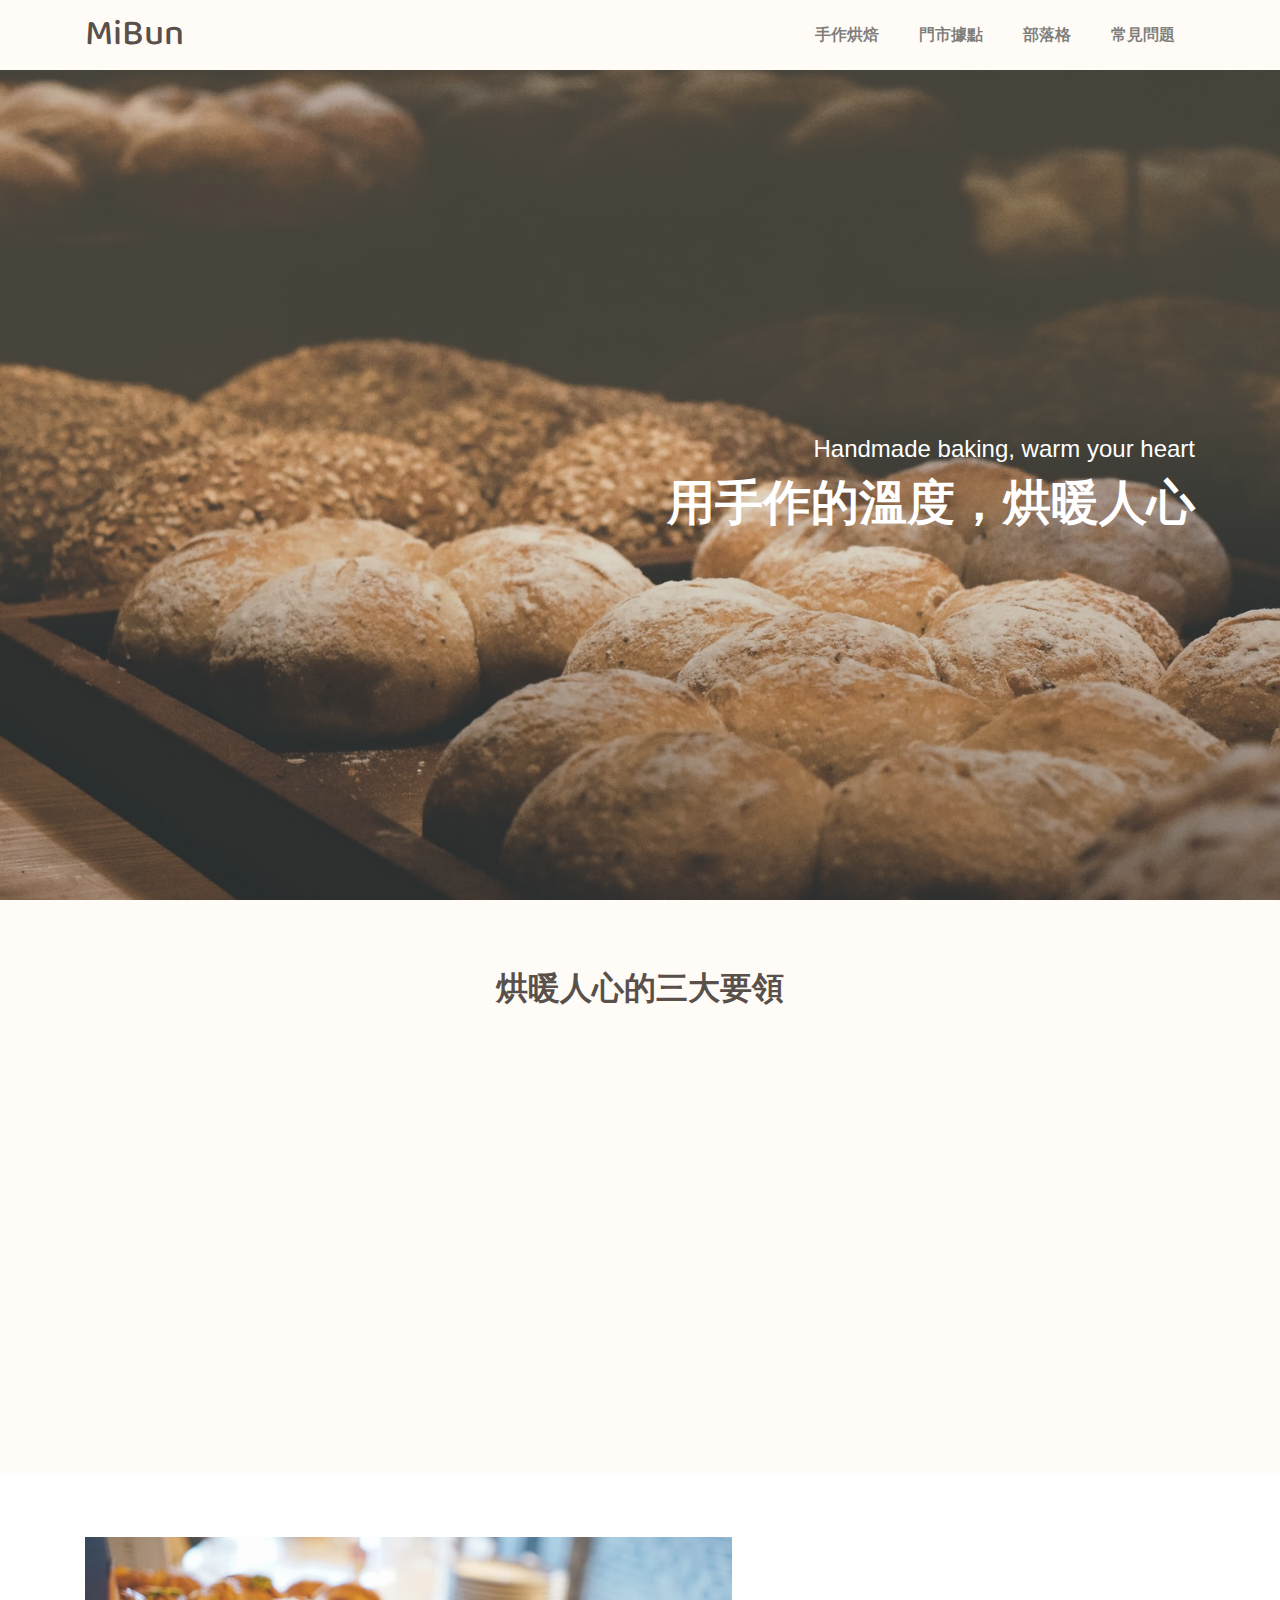
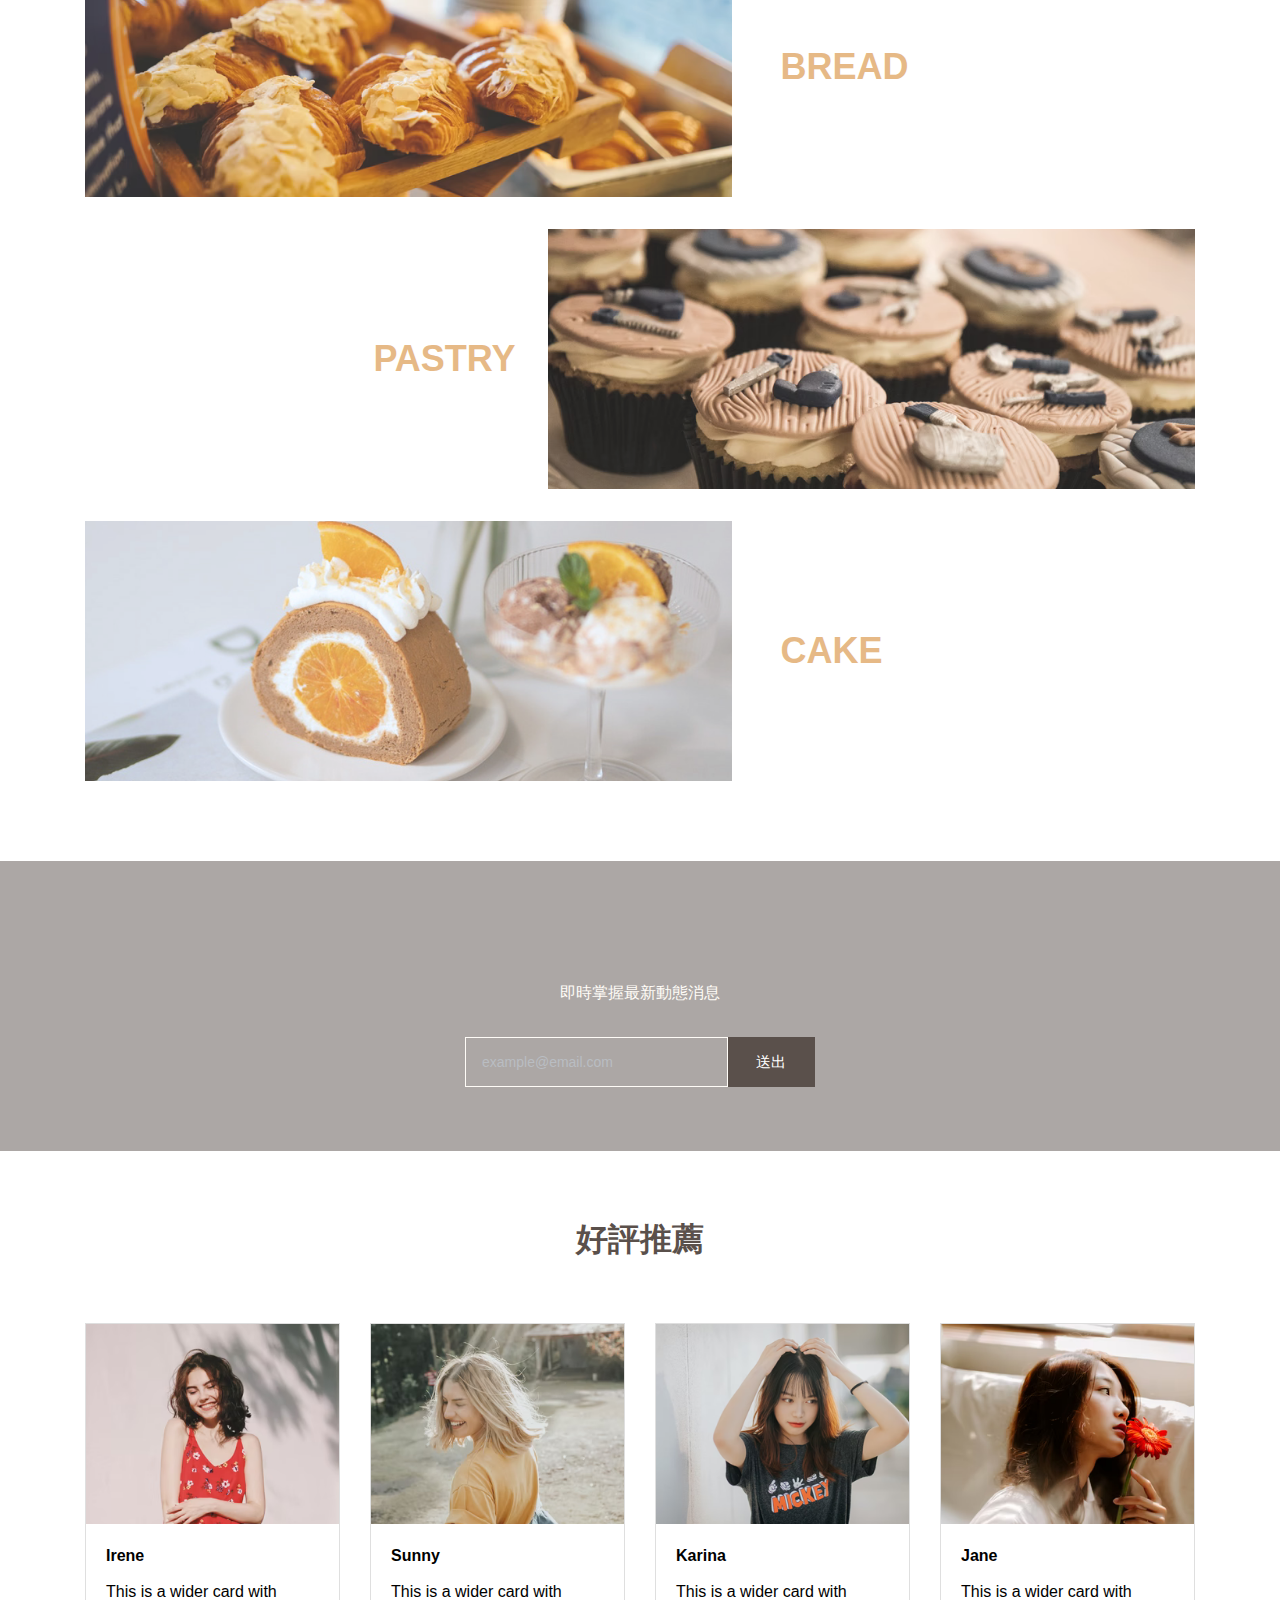
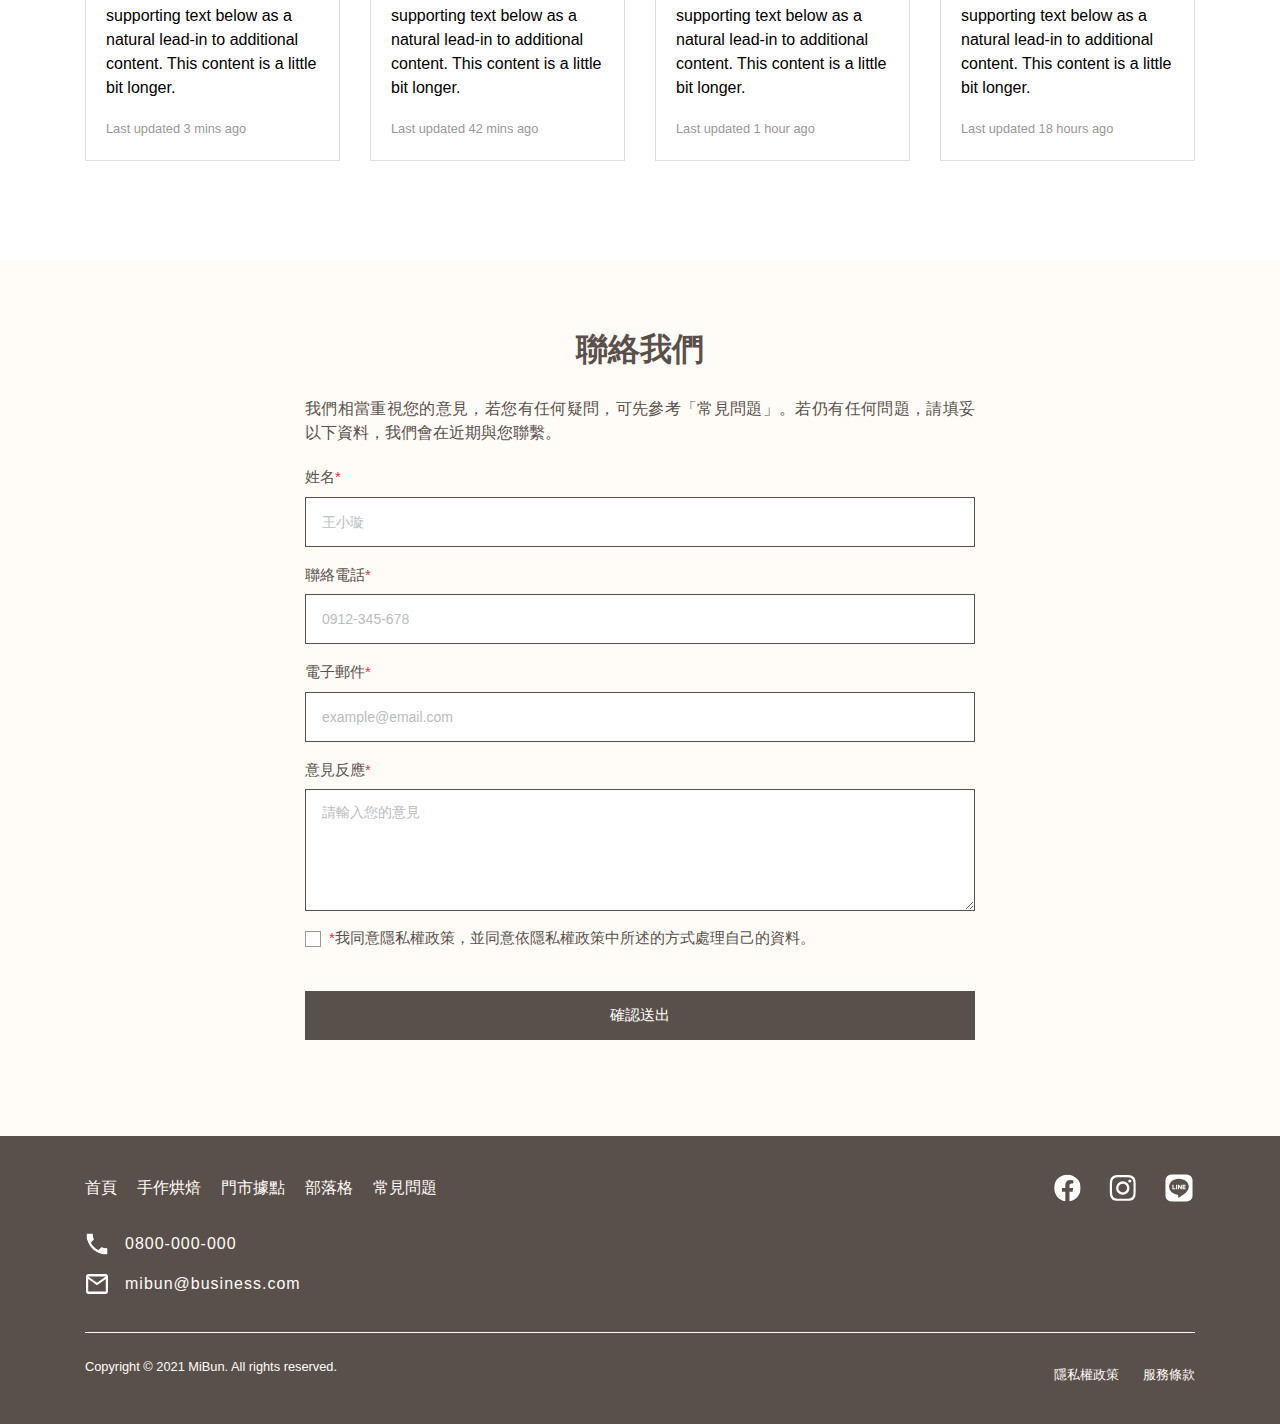
==== commit 98535278: "加上 wow.js" ====
--- a/index.html
+++ b/index.html
@@ -14,6 +14,7 @@
   <meta property="og:image" content="https://i.imgur.com/Cp82y5I.png" />
 
   <link rel="shortcut icon" href="source/img/shortcut.png">
+  <link rel="stylesheet" href="https://cdnjs.cloudflare.com/ajax/libs/animate.css/4.1.1/animate.min.css">
   <link rel="stylesheet" href="https://pro.fontawesome.com/releases/v5.10.0/css/all.css"
     integrity="sha384-AYmEC3Yw5cVb3ZcuHtOA93w35dYTsvhLPVnYs9eStHfGJvOvKxVfELGroGkvsg+p" crossorigin="anonymous" />
   <link rel="stylesheet" href="source/css/all.css">
@@ -79,8 +80,9 @@
   <div class="banner position-relative bg-cover bg-sm-fixed"
     style="background-image: url('source/img/banner/banner.jpeg')">
     <div class="container-lg h-100 d-flex align-items-center justify-content-center justify-content-md-end">
-      <h2 class="display-3 text-center text-md-right text-white" style="z-index: 1;">
-        <span class="h4 font-weight-normal d-block">Handmade baking, warm your heart</span>用手作的溫度，烘暖人心
+      <h2 class="display-3 text-center text-md-right text-white animate__animated animate__fadeInUp" style="z-index: 1;">
+        <span class="h4 font-weight-normal d-block">Handmade baking, warm your heart</span>
+        用手作的溫度，烘暖人心
       </h2>
     </div>
   </div>
@@ -88,25 +90,25 @@
   <!-- 烘暖人心的三大要領 -->
   <div class="slogan bg-priLight text-center pt-6 pt-md-9 pb-md-3">
     <div class="container">
-      <h3 class="title h2 -secondary mb-5 mb-md-8">
+      <h3 class="title h2 text-secondary mb-5 mb-md-8">
         烘暖人心的三大要領
       </h3>
       <ul class="row list-unstyled justify-content-around mb-0">
-        <li class="col-md-4 mb-3 mb-md-7">
+        <li class="col-md-4 mb-3 mb-md-7 wow animate__fadeInUp" data-wow-duration="1s">
           <div class="w-75 mx-auto mb-3">
             <img src="source/img/index/handmade.png" class="img-fluid shadow-sm rounded-circle">
           </div>
           <h4 class="h5 text-secondary mb-2">手工現做</h4>
           <p class="text-justify">講究最新鮮的口感，師傅每天手工現烤剛出爐的麵包。</p>
         </li>
-        <li class="col-md-4 mb-3 mb-md-7">
+        <li class="col-md-4 mb-3 mb-md-7 wow animate__fadeInUp" data-wow-duration="1.5s">
           <div class="w-75 mx-auto mb-3">
             <img src="source/img/index/natural.png" class="img-fluid shadow-sm rounded-circle">
           </div>
           <h4 class="h5 text-secondary mb-2">天然食材</h4>
           <p class="text-justify">嚴選優質天然食材，選用當季新鮮蔬果，絕不使用人工香料及膨鬆劑等添加物。</p>
         </li>
-        <li class="col-md-4 mb-3 mb-md-7">
+        <li class="col-md-4 mb-3 mb-md-7 wow animate__fadeInUp" data-wow-duration="2s">
           <div class="w-75 mx-auto mb-3">
             <img src="source/img/index/gift.png" class="img-fluid shadow-sm rounded-circle">
           </div>
@@ -164,7 +166,7 @@
   <div class="subscribe bg-cover bg-sm-fixed position-relative py-7 py-md-9"
     style="background-image: url('source/img/index/bg.png');">
     <div class="container text-priLight text-center position-relative" style="z-index: 10;">
-      <h3 class="title h2 mb-2">
+      <h3 class="title h2 mb-2 wow animate__tada" data-wow-duration="1.5s">
         訂閱我們
       </h3>
       <p class="mb-6">即時掌握最新動態消息</p>
@@ -344,6 +346,11 @@
   <script src="https://stackpath.bootstrapcdn.com/bootstrap/4.2.1/js/bootstrap.min.js"
     integrity="sha384-B0UglyR+jN6CkvvICOB2joaf5I4l3gm9GU6Hc1og6Ls7i6U/mkkaduKaBhlAXv9k"
     crossorigin="anonymous"></script>
+  <!-- WOW.js -->
+  <script src="https://cdnjs.cloudflare.com/ajax/libs/wow/1.1.2/wow.min.js"></script>
+  <script>
+    new WOW().init();
+  </script>
 </body>
 
 </html>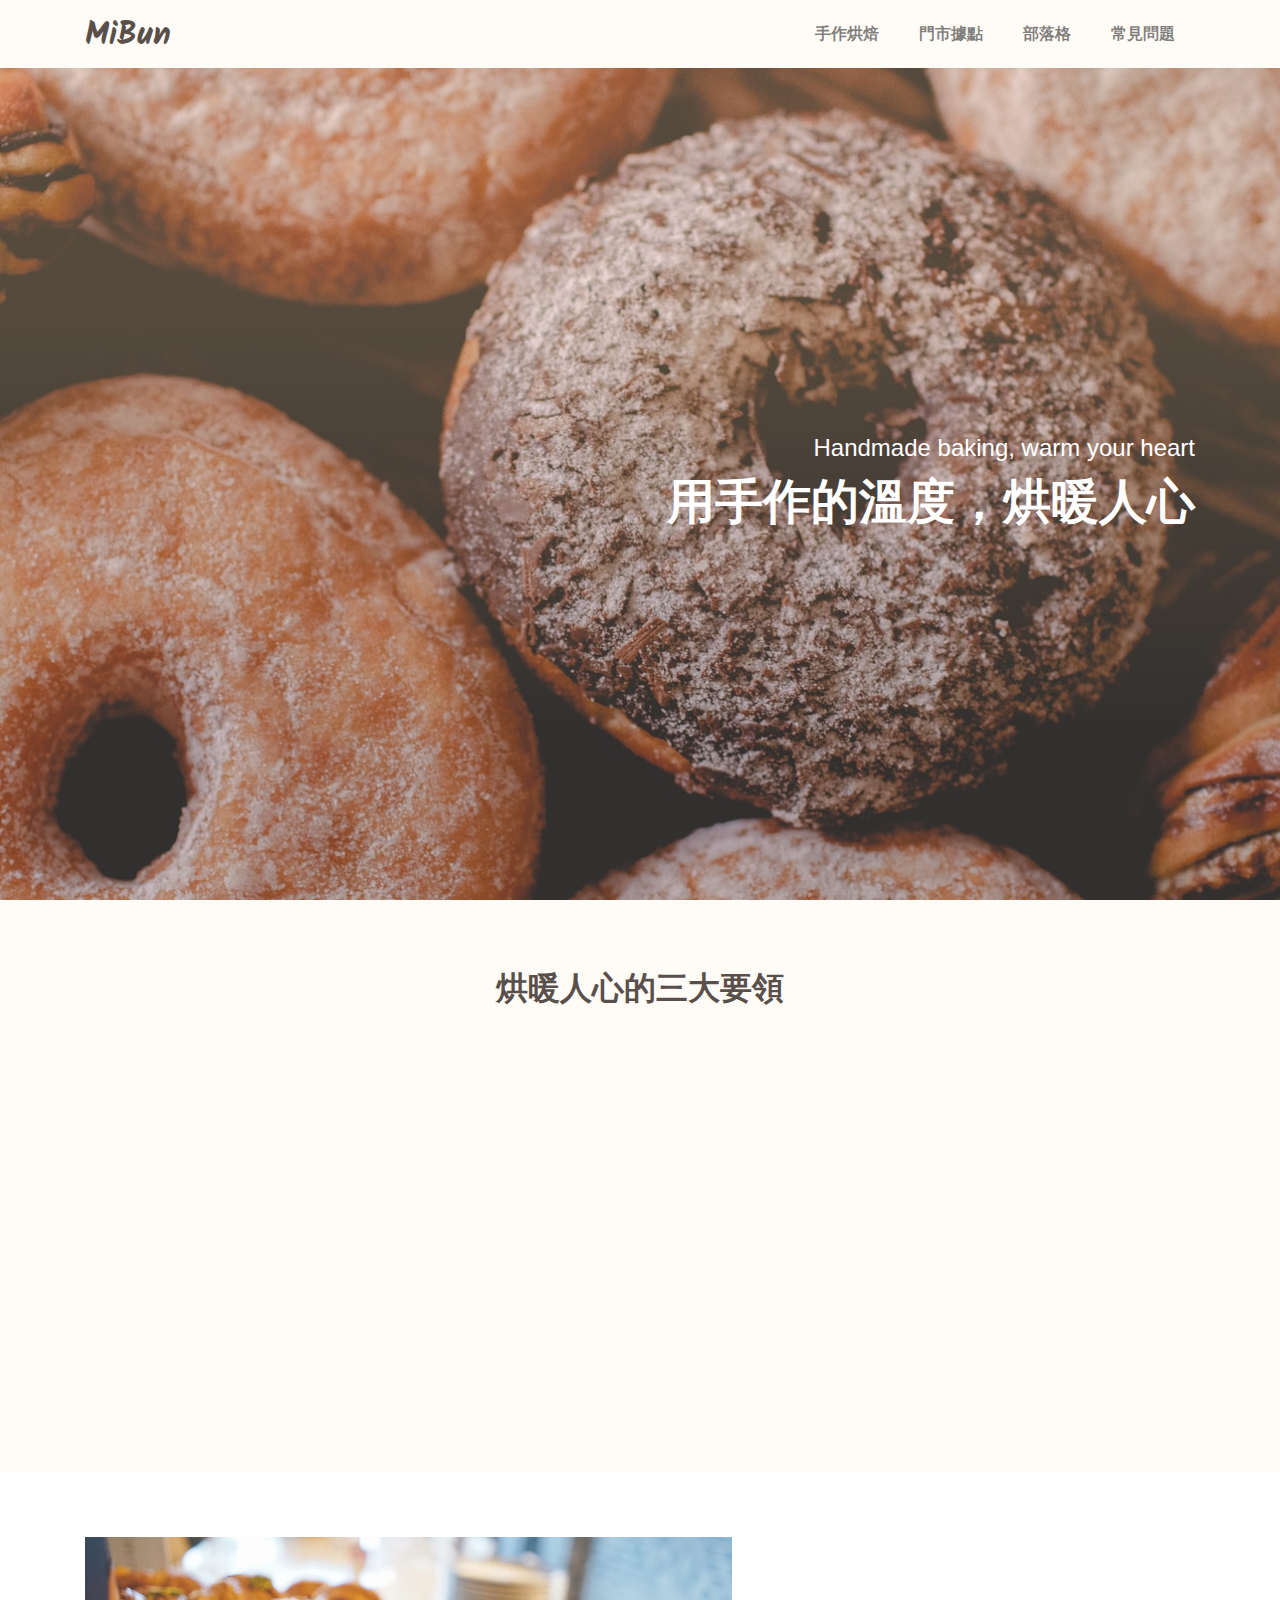
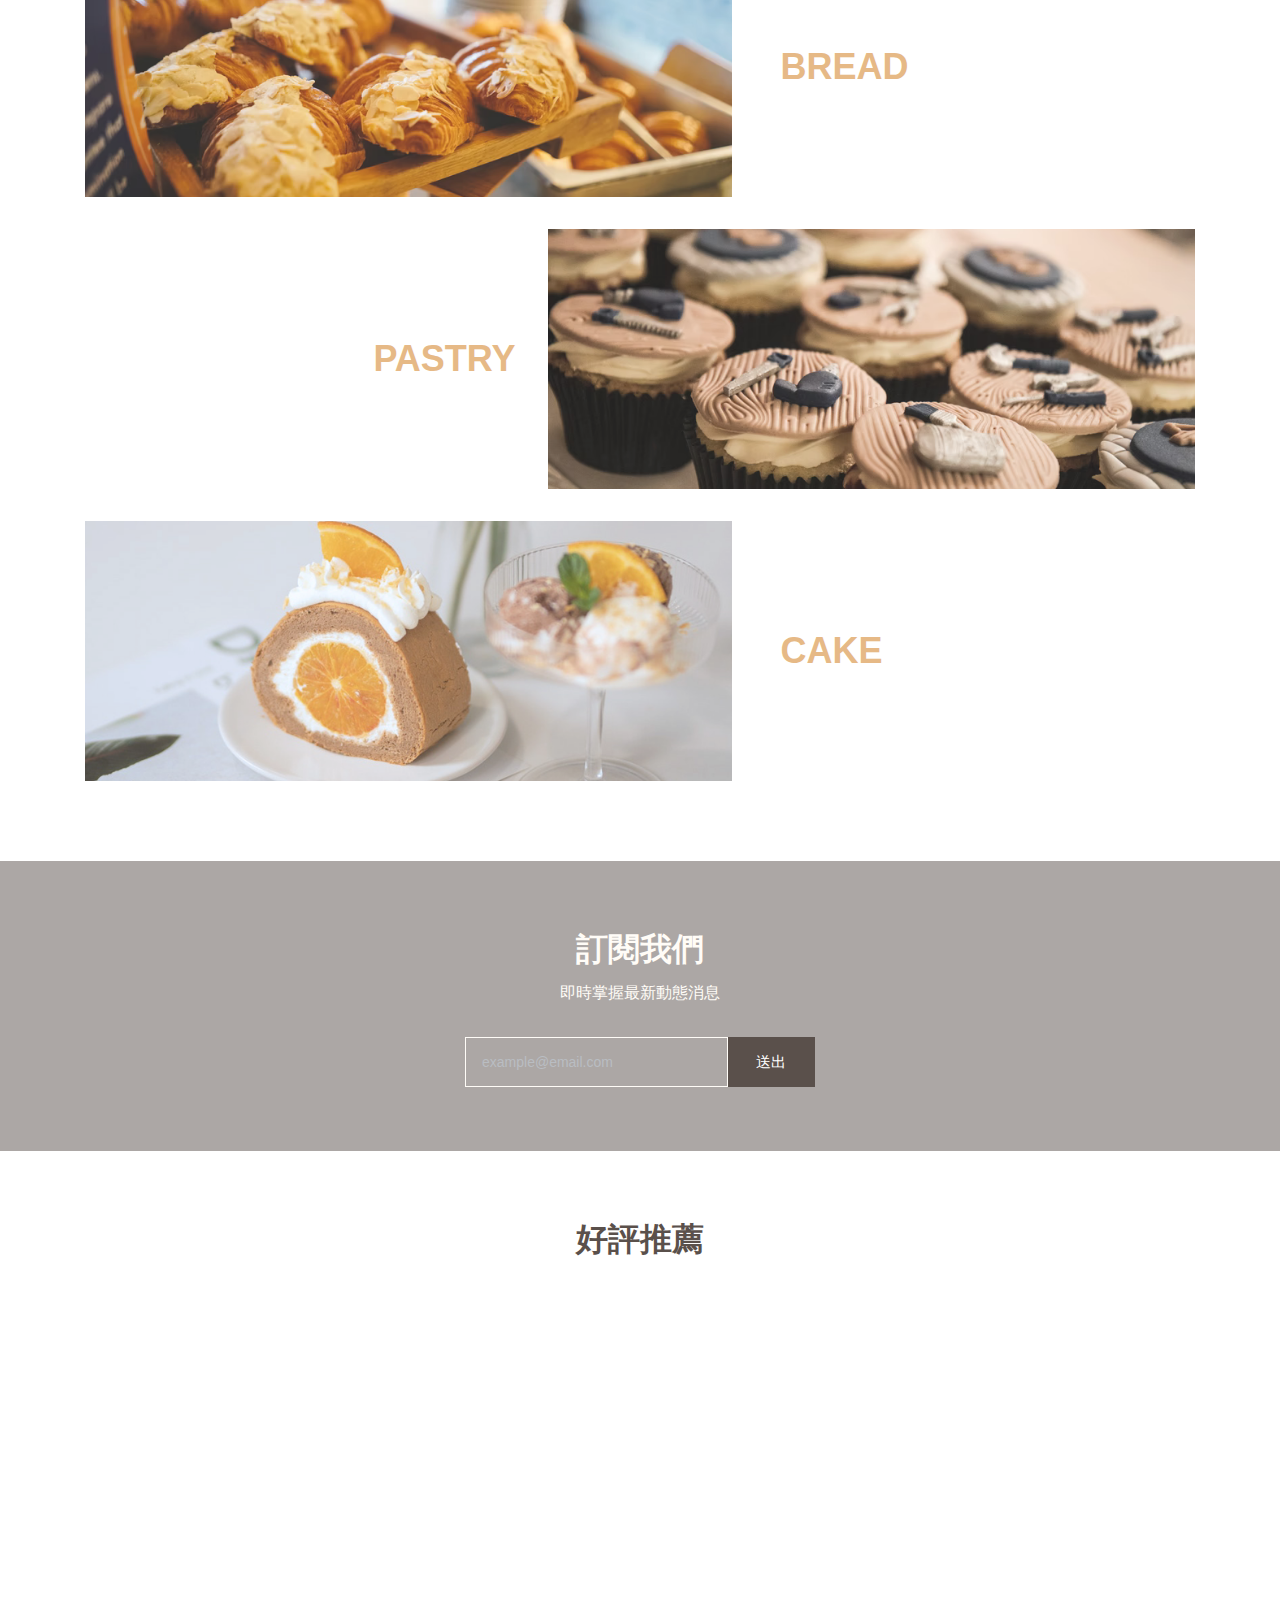
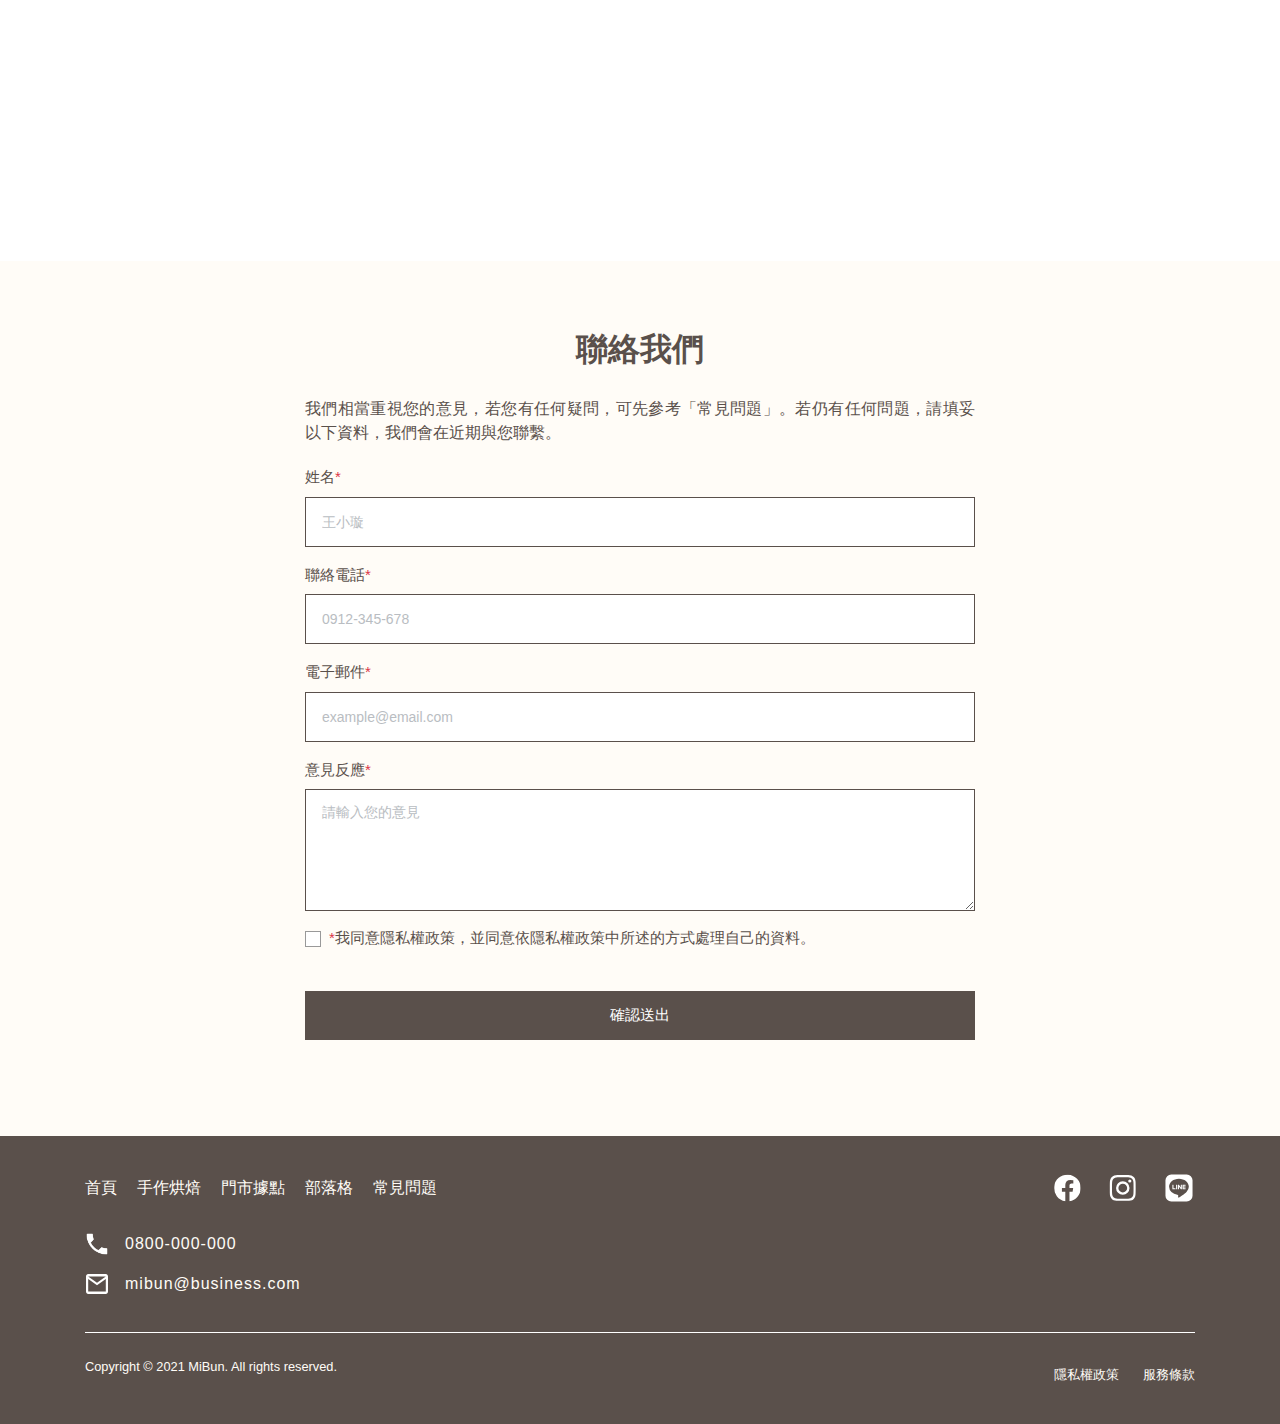
==== commit df6a5f04: "更換 banner 圖" ====
--- a/index.html
+++ b/index.html
@@ -166,7 +166,7 @@
   <div class="subscribe bg-cover bg-sm-fixed position-relative py-7 py-md-9"
     style="background-image: url('source/img/index/bg.png');">
     <div class="container text-priLight text-center position-relative" style="z-index: 10;">
-      <h3 class="title h2 mb-2 wow animate__tada" data-wow-duration="1.5s">
+      <h3 class="title h2 mb-2 animate__animated animate__headShake animate__infinite">
         訂閱我們
       </h3>
       <p class="mb-6">即時掌握最新動態消息</p>
@@ -184,7 +184,7 @@
       好評推薦
     </h3>
     <ul class="card-deck list-unstyled">
-      <li class="card mb-5">
+      <li class="card mb-5 wow animate__fadeInUp" data-wow-duration="1s">
         <img src="source/img/index/rec-1.png" class="card-img-top">
         <div class="card-body">
           <h5 class="card-title h6">Irene</h5>
@@ -196,7 +196,7 @@
         </div>
       </li>
       <li class="w-100 d-sm-none"></li>
-      <li class="card mb-5">
+      <li class="card mb-5 wow animate__fadeInUp" data-wow-duration="1.5s">
         <img src="source/img/index/rec-2.png" class="card-img-top">
         <div class="card-body">
           <h5 class="card-title h6">Sunny</h5>
@@ -208,7 +208,7 @@
         </div>
       </li>
       <li class="w-100 d-lg-none"></li>
-      <li class="card mb-5">
+      <li class="card mb-5 wow animate__fadeInUp" data-wow-duration="2s">
         <img src="source/img/index/rec-3.png" class="card-img-top">
         <div class="card-body">
           <h5 class="card-title h6">Karina</h5>
@@ -220,7 +220,7 @@
         </div>
       </li>
       <li class="w-100 d-sm-none"></li>
-      <li class="card mb-5">
+      <li class="card mb-5 wow animate__fadeInUp" data-wow-duration="2s">
         <img src="source/img/index/rec-4.png" class="card-img-top">
         <div class="card-body">
           <h5 class="card-title h6">Jane</h5>
